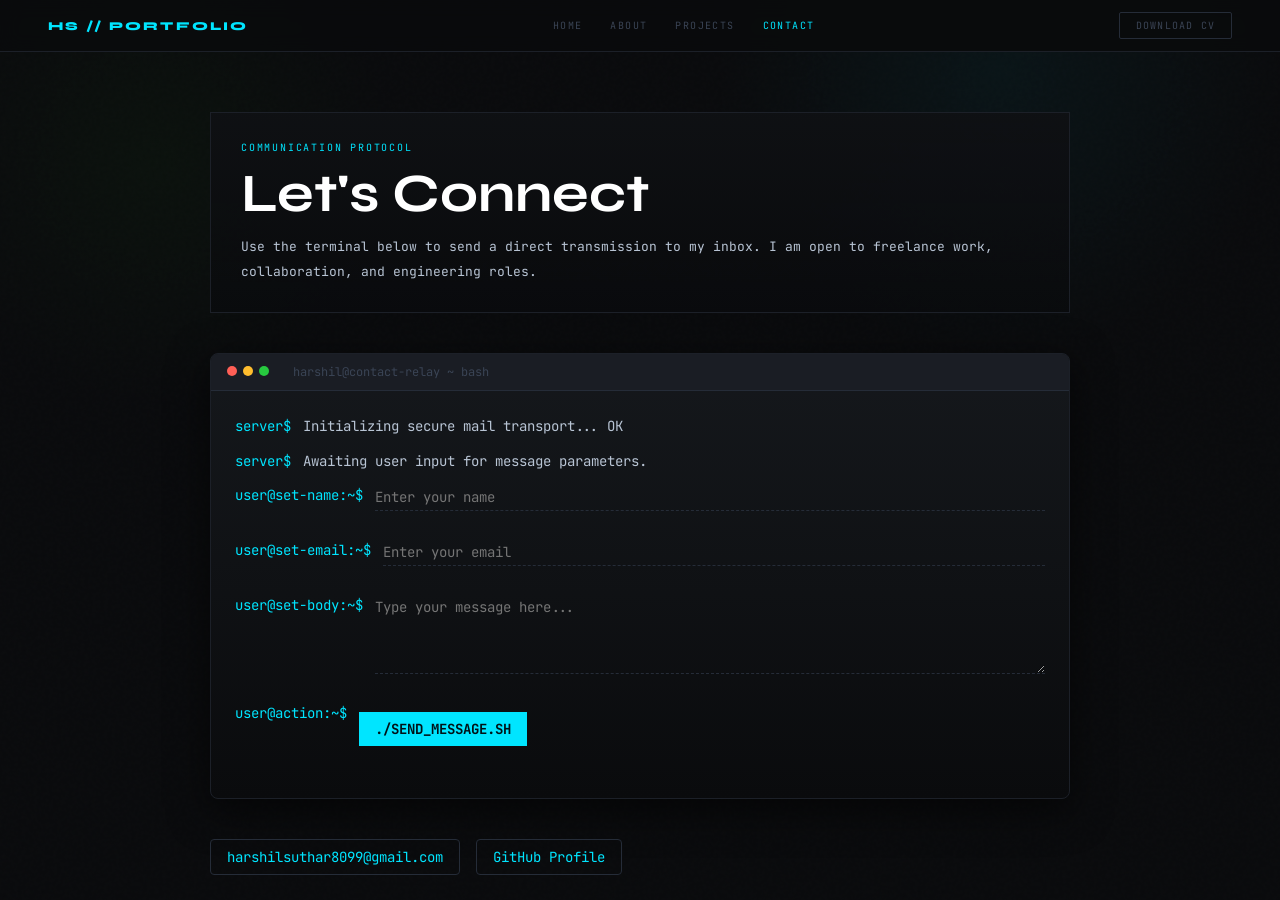
==== contact.html @ 1d2e0d0b "feat: add contact page with terminal-style form and update responsive navigation and layout styles." ====
<!DOCTYPE html>
<html lang="en">
<head>
  <meta charset="UTF-8">
  <meta name="viewport" content="width=device-width, initial-scale=1.0">
  <title>Contact | Harshil Suthar</title>
  <link rel="preconnect" href="https://fonts.googleapis.com">
  <link rel="preconnect" href="https://fonts.gstatic.com" crossorigin>
  <link href="https://fonts.googleapis.com/css2?family=JetBrains+Mono:wght@400;500;700&family=Syne:wght@700;800&display=swap" rel="stylesheet">
  <link rel="stylesheet" href="projects.css">
  <link rel="stylesheet" href="media.css">
  <style>
    .layout { max-width: 900px; margin: 40px auto; padding: 20px; }
    .hero { margin-bottom: 40px; }
    
    .contact-terminal {
      background: linear-gradient(180deg, #15181c, #0a0b0d);
      border: 1px solid var(--border);
      border-radius: 8px;
      overflow: hidden;
      box-shadow: 0 10px 40px rgba(0, 0, 0, 0.6);
      display: flex;
      flex-direction: column;
    }

    .t-head {
      background: #1a1d24;
      border-bottom: 1px solid var(--border2);
      padding: 10px 16px;
      display: flex;
      align-items: center;
      gap: 8px;
      font-size: 12px;
      color: var(--dim);
    }

    .t-dots span {
      display: inline-block;
      width: 10px; height: 10px;
      border-radius: 50%;
      background: #ff5f56;
      margin-right: 6px;
    }
    .t-dots span:nth-child(2) { background: #ffbd2e; }
    .t-dots span:nth-child(3) { background: #27c93f; margin-right: 16px; }

    .t-body {
      padding: 24px;
      flex-grow: 1;
      font-family: "JetBrains Mono", monospace;
      font-size: 14px;
      line-height: 1.6;
      color: var(--text);
    }

    .t-line {
      margin-bottom: 12px;
      display: flex;
      flex-wrap: wrap;
    }

    .t-prompt {
      color: var(--cyan);
      margin-right: 12px;
      white-space: nowrap;
    }

    .t-input-group {
      display: flex;
      flex-direction: column;
      flex-grow: 1;
      margin-bottom: 16px;
      min-width: 200px;
    }

    .t-input {
      background: transparent;
      border: none;
      border-bottom: 1px dashed var(--border2);
      color: #fff;
      font-family: "JetBrains Mono", monospace;
      font-size: 14px;
      padding: 4px 0;
      outline: none;
      width: 100%;
      transition: border-color 0.2s;
    }
    
    .t-input:focus {
      border-bottom-color: var(--cyan);
    }

    textarea.t-input {
      resize: vertical;
      min-height: 80px;
    }

    .t-btn {
      background: var(--cyan);
      color: #001217;
      border: none;
      padding: 8px 16px;
      font-family: "JetBrains Mono", monospace;
      font-weight: 700;
      font-size: 14px;
      cursor: pointer;
      text-transform: uppercase;
      margin-top: 10px;
      align-self: flex-start;
      transition: all 0.2s;
    }

    .t-btn:hover {
      filter: brightness(1.1);
      box-shadow: 0 0 15px rgba(0, 229, 255, 0.4);
    }
    
    .status-msg {
      margin-top: 16px;
      font-size: 12px;
    }
    .status-msg.success { color: var(--green); }
    .status-msg.error { color: #ff5f56; }
    
    .contact-links {
      margin-top: 40px;
      display: flex;
      gap: 16px;
      flex-wrap: wrap;
    }
    .contact-links a {
      color: var(--cyan);
      text-decoration: none;
      border: 1px solid var(--border2);
      padding: 8px 16px;
      border-radius: 4px;
      font-size: 14px;
      transition: all 0.2s;
    }
    .contact-links a:hover {
      border-color: var(--cyan);
      background: var(--cyan2);
    }
  </style>
</head>
<body>
  <nav class="site-nav">
    <div class="nav-logo">HS // Portfolio</div>
    <div class="nav-links">
      <a href="portfolio.html">Home</a>
      <a href="portfolio.html#about">About</a>
      <a href="projects.html">Projects</a>
      <a class="active" href="contact.html">Contact</a>
    </div>
    <button class="nav-dl" type="button">Download CV</button>
  </nav>

  <main class="layout">
    <section class="hero">
      <p class="kicker">Communication Protocol</p>
      <h1>Let's Connect</h1>
      <p class="sub">Use the terminal below to send a direct transmission to my inbox. I am open to freelance work, collaboration, and engineering roles.</p>
    </section>

    <div class="contact-terminal">
      <div class="t-head">
        <div class="t-dots"><span></span><span></span><span></span></div>
        <div>harshil@contact-relay ~ bash</div>
      </div>
      <div class="t-body">
        <div class="t-line">
          <span class="t-prompt">server$</span>
          <span>Initializing secure mail transport... OK</span>
        </div>
        <div class="t-line">
          <span class="t-prompt">server$</span>
          <span>Awaiting user input for message parameters.</span>
        </div>
        
        <!-- Replace YOUR_FORMSPREE_ID with your actual Formspree form ID -->
        <form id="terminal-form" action="https://formspree.io/f/YOUR_FORMSPREE_ID" method="POST">
          <div class="t-line">
            <span class="t-prompt">user@set-name:~$</span>
            <div class="t-input-group">
              <input class="t-input" type="text" name="name" placeholder="Enter your name" required autocomplete="off" spellcheck="false" />
            </div>
          </div>
          
          <div class="t-line">
            <span class="t-prompt">user@set-email:~$</span>
            <div class="t-input-group">
              <input class="t-input" type="email" name="_replyto" placeholder="Enter your email" required autocomplete="off" spellcheck="false" />
            </div>
          </div>
          
          <div class="t-line">
            <span class="t-prompt">user@set-body:~$</span>
            <div class="t-input-group">
              <textarea class="t-input" name="message" placeholder="Type your message here..." required spellcheck="false"></textarea>
            </div>
          </div>

          <div class="t-line">
            <span class="t-prompt">user@action:~$</span>
            <div style="display: flex; flex-direction: column;">
              <button class="t-btn" type="submit">./send_message.sh</button>
              <div id="form-status" class="status-msg"></div>
            </div>
          </div>
        </form>
      </div>
    </div>
    
    <div class="contact-links">
      <a href="mailto:harshilsuthar8099@gmail.com">harshilsuthar8099@gmail.com</a>
      <a href="https://github.com/harris8099" target="_blank" rel="noreferrer">GitHub Profile</a>
    </div>
  </main>

  <script>
    document.querySelector('.nav-dl')?.addEventListener('click', () => {
      const cvText = [
        'HARSHIL SUTHAR',
        'Electronics Engineer | Python Developer',
        '',
        'Focus Areas',
        '- PCB and hardware design',
        '- ESP32 and embedded systems',
        '- Python automation and data workflows',
        '- Flask and Django web applications',
        '',
        'Core Skills',
        '- Python, C, C++, JavaScript, HTML, CSS',
        '- ESP-IDF, FreeRTOS, KiCad, Pandas, NumPy',
        '- Git, Linux, MQTT, LoRaWAN',
        '',
        'Links',
        '- GitHub: https://github.com/harris8099',
        '- Portfolio: https://github.com/harris8099/Portfolio-2.0',
        '- Email: harshilsuthar8099@gmail.com',
      ].join('\n');

      const blob = new Blob([cvText], { type: 'text/plain;charset=utf-8' });
      const url = URL.createObjectURL(blob);
      const anchor = document.createElement('a');
      anchor.href = url;
      anchor.download = 'Harshil-Suthar-CV.txt';
      document.body.appendChild(anchor);
      anchor.click();
      anchor.remove();
      setTimeout(() => URL.revokeObjectURL(url), 1000);
    });

    const form = document.getElementById("terminal-form");
    const status = document.getElementById("form-status");

    form.addEventListener("submit", async (e) => {
      e.preventDefault();
      const data = new FormData(form);
      status.className = 'status-msg';
      status.textContent = '[sys] Transmitting packets...';
      
      try {
        const res = await fetch(form.action, {
          method: form.method,
          body: data,
          headers: { 'Accept': 'application/json' }
        });
        if (res.ok) {
          status.textContent = '[ok] Transmission successful. I will respond shortly.';
          status.classList.add('success');
          form.reset();
        } else {
          status.textContent = '[error] Transmission failed. Check your Formspree setup or network link.';
          status.classList.add('error');
        }
      } catch (err) {
        status.textContent = '[error] Protocol failure. Endpoint unreachable.';
        status.classList.add('error');
      }
    });
  </script>
</body>
</html>
---- projects.css ----
:root {
  --bg: #0a0b0d;
  --bg2: #0f1114;
  --bg3: #141619;
  --border: #1c2028;
  --border2: #252c38;
  --cyan: #00e5ff;
  --cyan2: rgba(0, 229, 255, 0.13);
  --green: #39ff14;
  --text: #b8c4d4;
  --dim: #3a4455;
  --white: #f2f7ff;
}

*,
*::before,
*::after {
  box-sizing: border-box;
}

html {
  scroll-behavior: smooth;
}

body {
  margin: 0;
  min-height: 100vh;
  background: var(--bg);
  color: var(--text);
  font-family: "JetBrains Mono", monospace;
  position: relative;
}

body::before {
  content: "";
  position: fixed;
  inset: 0;
  z-index: 0;
  pointer-events: none;
  background:
    radial-gradient(circle at 78% 8%, rgba(0, 229, 255, 0.08), transparent 22%),
    radial-gradient(circle at 12% 18%, rgba(57, 255, 20, 0.05), transparent 18%),
    url("data:image/svg+xml,%3Csvg viewBox='0 0 256 256' xmlns='http://www.w3.org/2000/svg'%3E%3Cfilter id='n'%3E%3CfeTurbulence type='fractalNoise' baseFrequency='.9' numOctaves='4' stitchTiles='stitch'/%3E%3C/filter%3E%3Crect width='100%25' height='100%25' filter='url(%23n)' opacity='.03'/%3E%3C/svg%3E");
  opacity: 0.55;
}

.site-nav {
  position: sticky;
  top: 0;
  z-index: 30;
  display: flex;
  align-items: center;
  justify-content: space-between;
  padding: 0 48px;
  height: 52px;
  background: rgba(10, 11, 13, 0.92);
  border-bottom: 1px solid var(--border);
  backdrop-filter: blur(10px);
}

.nav-logo {
  color: var(--cyan);
  font-family: "Syne", sans-serif;
  font-size: 12px;
  font-weight: 800;
  letter-spacing: 0.18em;
  text-transform: uppercase;
}

.nav-links {
  display: flex;
  gap: 28px;
}

.nav-links a {
  color: var(--dim);
  text-decoration: none;
  font-size: 10px;
  letter-spacing: 0.14em;
  text-transform: uppercase;
  transition: color 0.2s ease;
}

.nav-links a.active,
.nav-links a:hover {
  color: var(--cyan);
}

.nav-dl {
  font-size: 10px;
  letter-spacing: 0.12em;
  text-transform: uppercase;
  padding: 6px 16px;
  border: 1px solid var(--border2);
  color: var(--dim);
  background: none;
  cursor: pointer;
  border-radius: 2px;
  transition: all 0.2s ease;
  font-family: "JetBrains Mono", monospace;
}

.nav-dl:hover {
  border-color: var(--cyan);
  color: var(--cyan);
}

.layout {
  position: relative;
  z-index: 1;
  width: min(1180px, calc(100% - 68px));
  margin: 34px auto 54px;
  padding: 0;
}

.hero {
  padding: 28px 30px;
  border: 1px solid var(--border);
  background: linear-gradient(180deg, rgba(15, 17, 20, 0.96), rgba(10, 11, 13, 0.92));
}

.kicker {
  margin: 0 0 12px;
  color: var(--cyan);
  font-size: 10px;
  letter-spacing: 0.18em;
  text-transform: uppercase;
}

.hero h1 {
  margin: 0 0 14px;
  color: #fff;
  font-family: "Syne", sans-serif;
  font-size: clamp(30px, 5vw, 54px);
  line-height: 1.02;
}

.sub {
  margin: 0;
  max-width: 760px;
  color: var(--text);
  font-size: 13px;
  line-height: 1.9;
}

.controls {
  margin: 22px 0 20px;
  padding: 20px;
  border: 1px solid var(--border);
  background: rgba(15, 17, 20, 0.92);
  display: grid;
  gap: 14px;
}

#searchInput {
  width: 100%;
  padding: 12px 14px;
  border: 1px solid var(--border2);
  background: #090c10;
  color: var(--white);
  font-family: inherit;
  font-size: 12px;
  outline: none;
  transition: border-color 0.2s ease, box-shadow 0.2s ease;
}

#searchInput::placeholder {
  color: var(--dim);
}

#searchInput:focus {
  border-color: var(--cyan);
  box-shadow: 0 0 0 1px rgba(0, 229, 255, 0.15);
}

.filters {
  display: flex;
  flex-wrap: wrap;
  gap: 8px;
}

.filter-btn {
  padding: 8px 16px;
  border: 1px solid var(--border2);
  border-radius: 20px;
  background: #0a0b0d;
  color: var(--dim);
  font-family: inherit;
  font-size: 10px;
  letter-spacing: 0.1em;
  text-transform: uppercase;
  cursor: pointer;
  transition: all 0.3s cubic-bezier(0.4, 0, 0.2, 1);
}

.filter-btn:hover,
.filter-btn.active {
  border-color: var(--cyan);
  color: #fff;
  background: rgba(0, 229, 255, 0.15);
}

.grid {
  display: grid;
  grid-template-columns: repeat(2, minmax(0, 1fr));
  gap: 18px;
}

.featured-project,
.project-spotlight,
.project-sections {
  margin-top: 24px;
}

.featured-shell,
.project-spotlight {
  border: 1px solid var(--border);
  background: linear-gradient(180deg, rgba(15, 17, 20, 0.96), rgba(10, 11, 13, 0.92));
}

.featured-shell {
  display: grid;
  grid-template-columns: minmax(0, 1.1fr) minmax(280px, 0.9fr);
  gap: 18px;
  padding: 24px;
}

.featured-copy h2,
.domain-head h2,
.project-spotlight h2 {
  margin: 0 0 12px;
  color: var(--white);
  font-family: "Syne", sans-serif;
  font-size: clamp(24px, 4vw, 38px);
  line-height: 1.06;
}

.featured-copy p,
.spotlight-summary {
  margin: 0;
  color: var(--text);
  font-size: 13px;
  line-height: 1.9;
}

.featured-tags,
.spotlight-tags {
  margin-top: 18px;
}

.featured-actions,
.spotlight-actions {
  display: flex;
  flex-wrap: wrap;
  gap: 10px;
  margin-top: 18px;
}

.featured-actions a,
.spotlight-actions a,
.feature-btn,
.teaser-btn {
  padding: 9px 13px;
  border: 1px solid var(--border2);
  background: #0a0b0d;
  color: var(--text);
  text-decoration: none;
  font-family: inherit;
  font-size: 10px;
  letter-spacing: 0.1em;
  text-transform: uppercase;
  cursor: pointer;
  transition: all 0.2s ease;
}

.featured-actions a:hover,
.spotlight-actions a:hover,
.feature-btn:hover,
.teaser-btn:hover {
  border-color: var(--cyan);
  color: var(--cyan);
  background: var(--cyan2);
}

.featured-visual {
  min-height: 260px;
  border: 1px solid rgba(0, 229, 255, 0.14);
  background: #060a0e;
  overflow: hidden;
}

.featured-visual .teaser-image,
.featured-visual .teaser-terminal,
.featured-visual .teaser-board,
.featured-visual .teaser-generic,
.featured-visual .teaser-logic {
  height: 100%;
}

.project-spotlight {
  padding: 24px;
}

.spotlight-head {
  display: flex;
  justify-content: space-between;
  align-items: flex-start;
  gap: 16px;
  margin-bottom: 18px;
}

.spotlight-list {
  margin: 16px 0 0;
  padding-left: 18px;
  color: var(--text);
}

.domain-section + .domain-section {
  margin-top: 34px;
}

.domain-head {
  margin-bottom: 14px;
}

.teaser-grid {
  display: grid;
  grid-template-columns: repeat(2, minmax(0, 1fr));
  gap: 18px;
}

.project-teaser {
  display: grid;
  grid-template-columns: minmax(180px, 0.9fr) minmax(0, 1.1fr);
  border: 1px solid var(--border);
  background: linear-gradient(180deg, rgba(20, 22, 25, 0.96), rgba(10, 12, 15, 0.98));
  overflow: hidden;
  transition: transform 0.3s cubic-bezier(0.4, 0, 0.2, 1), border-color 0.3s ease, box-shadow 0.3s ease;
}

.project-teaser:hover,
.project-teaser.selected {
  border-color: rgba(0, 229, 255, 0.5);
  background: linear-gradient(180deg, rgba(25, 28, 32, 0.96), rgba(15, 17, 20, 0.98));
}

.teaser-visual {
  min-height: 220px;
  border-right: 1px solid rgba(255, 255, 255, 0.05);
  background: #071018;
  overflow: hidden;
}

.teaser-image {
  width: 100%;
  height: 100%;
  object-fit: cover;
  display: block;
}

.teaser-terminal,
.teaser-board,
.teaser-generic,
.teaser-logic {
  display: grid;
  place-items: center;
  padding: 18px;
}

.teaser-terminal {
  align-content: center;
  gap: 8px;
  background:
    radial-gradient(circle at center, rgba(0, 229, 255, 0.08), transparent 36%),
    linear-gradient(180deg, rgba(7, 10, 14, 0.98), rgba(4, 7, 10, 0.98));
}

.teaser-board,
.teaser-generic,
.teaser-logic {
  color: var(--cyan);
  font-size: 12px;
  letter-spacing: 0.16em;
  text-transform: uppercase;
  background:
    linear-gradient(rgba(0, 170, 255, 0.08) 1px, transparent 1px),
    linear-gradient(90deg, rgba(0, 170, 255, 0.08) 1px, transparent 1px),
    #071018;
  background-size: 28px 28px, 28px 28px, auto;
}

.teaser-board {
  gap: 8px;
}

.logic-pill {
  padding: 6px 10px;
  border: 1px solid var(--cyan);
  background: rgba(0, 229, 255, 0.08);
}

.teaser-body {
  padding: 18px;
}

.teaser-meta {
  color: var(--dim);
  font-size: 10px;
  letter-spacing: 0.1em;
  text-transform: uppercase;
  margin-bottom: 10px;
}

.teaser-body h3 {
  margin: 0 0 10px;
  color: var(--white);
  font-size: 18px;
  line-height: 1.4;
}

.teaser-body p {
  margin: 0;
  color: var(--text);
  font-size: 12px;
  line-height: 1.8;
}

.teaser-tags {
  margin-top: 14px;
}

.teaser-footer {
  display: flex;
  justify-content: space-between;
  gap: 12px;
  align-items: center;
  margin-top: 16px;
}

.teaser-hook {
  color: var(--cyan);
  font-size: 9px;
  letter-spacing: 0.14em;
  text-transform: uppercase;
}

.card {
  position: relative;
  border: 1px solid var(--border);
  background: linear-gradient(180deg, rgba(20, 22, 25, 0.96), rgba(10, 12, 15, 0.98));
  overflow: hidden;
  transition: transform 0.3s cubic-bezier(0.4, 0, 0.2, 1), border-color 0.3s ease, box-shadow 0.3s ease;
}

.card::before {
  content: "";
  position: absolute;
  inset: 0;
  pointer-events: none;
  background: linear-gradient(135deg, rgba(0, 229, 255, 0.08), transparent 40%);
  opacity: 0.8;
}

.card:hover {
  border-color: rgba(0, 229, 255, 0.5);
  background: linear-gradient(180deg, rgba(25, 28, 32, 0.96), rgba(15, 17, 20, 0.98));
}

.card-head,
.summary,
.tags,
.actions,
.details {
  position: relative;
  z-index: 1;
}

.card-head {
  padding: 18px 18px 12px;
  border-bottom: 1px solid rgba(255, 255, 255, 0.05);
}

.card h3 {
  margin: 0;
  color: #fff;
  font-size: 16px;
  line-height: 1.5;
}

.meta {
  margin-top: 8px;
  color: var(--dim);
  font-size: 10px;
  letter-spacing: 0.1em;
  text-transform: uppercase;
}

.summary {
  padding: 14px 18px 4px;
  color: var(--text);
  font-size: 12px;
  line-height: 1.8;
}

.tags {
  padding: 12px 18px;
  display: flex;
  flex-wrap: wrap;
  gap: 8px;
}

.tag {
  padding: 4px 10px;
  border: 1px solid var(--border2);
  background: #090c10;
  color: var(--dim);
  font-size: 9px;
  letter-spacing: 0.1em;
  text-transform: uppercase;
}

.tag:hover {
  border-color: var(--cyan);
  color: var(--cyan);
  background: var(--cyan2);
}

.actions {
  padding: 0 18px 18px;
  display: flex;
  flex-wrap: wrap;
  gap: 10px;
}

.actions a,
.actions button {
  padding: 8px 12px;
  border: 1px solid var(--border2);
  background: #0a0b0d;
  color: var(--text);
  text-decoration: none;
  font-family: inherit;
  font-size: 10px;
  letter-spacing: 0.1em;
  text-transform: uppercase;
  cursor: pointer;
  transition: all 0.2s ease;
}

.actions a:hover,
.actions button:hover {
  border-color: var(--cyan);
  color: var(--cyan);
  background: var(--cyan2);
}

.details {
  display: none;
  padding: 0 18px 18px;
  color: var(--text);
  font-size: 12px;
  line-height: 1.8;
}

.project-machine {
  margin-bottom: 16px;
  border: 1px solid rgba(255, 255, 255, 0.05);
  background: rgba(8, 13, 18, 0.82);
}

.machine-topline {
  display: grid;
  grid-template-columns: minmax(0, 1.4fr) minmax(240px, 1fr);
  gap: 16px;
  padding: 16px;
  border-bottom: 1px solid rgba(255, 255, 255, 0.05);
}

.machine-kicker {
  margin: 0 0 8px;
  color: var(--cyan);
  font-size: 9px;
  letter-spacing: 0.16em;
  text-transform: uppercase;
}

.project-machine h4 {
  margin: 0;
  color: var(--white);
  font-size: 14px;
  line-height: 1.6;
}

.machine-metrics {
  display: grid;
  gap: 8px;
}

.machine-metric {
  display: flex;
  justify-content: space-between;
  gap: 12px;
  padding-top: 8px;
  border-top: 1px solid rgba(255, 255, 255, 0.05);
  font-size: 10px;
  letter-spacing: 0.04em;
}

.machine-metric:first-child {
  border-top: none;
  padding-top: 0;
}

.machine-metric span {
  color: var(--dim);
  text-transform: uppercase;
}

.machine-metric strong {
  color: var(--text);
  font-weight: 500;
  text-align: right;
}

.machine-tabs,
.terminal-tabs,
.pcb-tabs,
.browser-tabs,
.logic-tabs {
  display: flex;
  flex-wrap: wrap;
  gap: 8px;
  padding: 14px 16px 0;
}

.project-media {
  padding: 0 16px 16px;
}

.media-stage {
  min-height: 260px;
  margin-bottom: 10px;
  border: 1px solid rgba(0, 229, 255, 0.14);
  background: #060a0e;
  display: flex;
  align-items: center;
  justify-content: center;
  overflow: hidden;
}

.media-stage-image {
  width: 100%;
  height: 100%;
  object-fit: contain;
  display: block;
}

.media-gallery {
  display: grid;
  grid-template-columns: repeat(2, minmax(0, 1fr));
  gap: 8px;
  margin-bottom: 10px;
}

.media-thumb {
  padding: 0;
  border: 1px solid var(--border2);
  background: #0a0b0d;
  cursor: pointer;
  overflow: hidden;
  transition: border-color 0.2s ease, transform 0.2s ease;
}

.media-thumb:hover,
.media-thumb.active {
  border-color: var(--cyan);
  transform: translateY(-2px);
}

.media-thumb img {
  width: 100%;
  height: 96px;
  object-fit: cover;
  display: block;
}

.media-video-list {
  display: grid;
  gap: 10px;
}

.media-video-card {
  padding: 10px;
  border: 1px solid rgba(255, 255, 255, 0.05);
  background: rgba(8, 13, 18, 0.88);
}

.media-label {
  margin-bottom: 8px;
  color: var(--cyan);
  font-size: 9px;
  letter-spacing: 0.14em;
  text-transform: uppercase;
}

.media-video,
.media-preview {
  width: 100%;
  display: block;
  border: 1px solid rgba(255, 255, 255, 0.05);
  background: #05080c;
}

.media-video {
  max-height: 360px;
}

.machine-tab,
.terminal-tab,
.pcb-tab,
.browser-tab,
.logic-tab {
  padding: 7px 11px;
  border: 1px solid var(--border2);
  background: #0a0b0d;
  color: var(--dim);
  font-family: inherit;
  font-size: 10px;
  letter-spacing: 0.1em;
  text-transform: uppercase;
  cursor: pointer;
  transition: all 0.2s ease;
}

.machine-tab.active,
.machine-tab:hover,
.terminal-tab.active,
.terminal-tab:hover,
.pcb-tab.active,
.pcb-tab:hover,
.browser-tab.active,
.browser-tab:hover,
.logic-tab.active,
.logic-tab:hover {
  color: var(--cyan);
  border-color: var(--cyan);
  background: var(--cyan2);
}

.machine-panels {
  padding: 14px 16px 16px;
}

.machine-panel {
  display: none;
}

.machine-panel.active {
  display: block;
}

.machine-board {
  padding: 16px;
  border: 1px solid rgba(0, 229, 255, 0.14);
  background:
    linear-gradient(180deg, rgba(9, 14, 20, 0.96), rgba(7, 10, 14, 0.95));
}

.machine-stage {
  margin-bottom: 14px;
  color: var(--cyan);
  font-size: 10px;
  letter-spacing: 0.16em;
  text-transform: uppercase;
}

.machine-diagram {
  position: relative;
  min-height: 170px;
  margin-bottom: 14px;
  border: 1px solid rgba(255, 255, 255, 0.05);
  background:
    radial-gradient(circle at center, rgba(0, 229, 255, 0.08), transparent 36%),
    linear-gradient(rgba(0, 170, 255, 0.08) 1px, transparent 1px),
    linear-gradient(90deg, rgba(0, 170, 255, 0.08) 1px, transparent 1px),
    #071018;
  background-size: auto, 32px 32px, 32px 32px, auto;
}

.machine-diagram::before,
.machine-diagram::after {
  content: "";
  position: absolute;
  inset: 50% auto auto 16%;
  width: 66%;
  height: 1px;
  background: linear-gradient(90deg, rgba(0, 229, 255, 0.12), rgba(0, 229, 255, 0.45), rgba(0, 229, 255, 0.12));
}

.machine-diagram::after {
  inset: 26% auto auto 38%;
  width: 1px;
  height: 48%;
  background: linear-gradient(180deg, rgba(0, 229, 255, 0.12), rgba(0, 229, 255, 0.45), rgba(0, 229, 255, 0.12));
}

.machine-node {
  position: absolute;
  padding: 7px 10px;
  border: 1px solid var(--border2);
  background: rgba(10, 11, 13, 0.94);
  color: var(--text);
  font-size: 10px;
  letter-spacing: 0.08em;
  text-transform: uppercase;
}

/* Animation Utilities */
@keyframes fadeInUp {
  from {
    opacity: 0;
    transform: translateY(20px);
  }
  to {
    opacity: 1;
    transform: translateY(0);
  }
}

.animate-in {
  animation: fadeInUp 0.5s cubic-bezier(0.16, 1, 0.3, 1) forwards;
  opacity: 0;
}

.project-spotlight.fade-transition {
  transition: opacity 0.4s ease, transform 0.4s ease;
}

.project-spotlight.fade-hidden {
  opacity: 0;
  transform: translateY(10px);
}

.project-spotlight.fade-visible {
  opacity: 1;
  transform: translateY(0);
}

.machine-node.live {
  color: var(--cyan);
  border-color: var(--cyan);
  box-shadow: 0 0 18px rgba(0, 229, 255, 0.18);
  background: rgba(0, 229, 255, 0.08);
}

.node-feed {
  top: 18px;
  left: 16px;
}

.node-hand {
  top: 62px;
  left: 38%;
  transform: translateX(-50%);
}

.node-path {
  right: 16px;
  top: 62px;
}

.node-reset {
  bottom: 18px;
  left: 38%;
  transform: translateX(-50%);
}

.machine-copy {
  color: var(--text);
  font-size: 12px;
  line-height: 1.8;
}

.machine-parts {
  display: flex;
  flex-wrap: wrap;
  gap: 8px;
  margin-top: 12px;
}

.machine-chip {
  padding: 5px 10px;
  border: 1px solid var(--border2);
  background: #0a0b0d;
  color: var(--dim);
  font-size: 9px;
  letter-spacing: 0.1em;
  text-transform: uppercase;
}

.terminal-shell .machine-topline,
.pcb-shell .machine-topline {
  border-bottom: 1px solid rgba(255, 255, 255, 0.05);
}

.terminal-tabs,
.pcb-tabs,
.browser-tabs,
.logic-tabs {
  display: flex;
  flex-wrap: wrap;
  gap: 8px;
  padding: 14px 16px 0;
}

.terminal-tab,
.pcb-tab,
.browser-tab,
.logic-tab {
  padding: 7px 11px;
  border: 1px solid var(--border2);
  background: #0a0b0d;
  color: var(--dim);
  font-family: inherit;
  font-size: 10px;
  letter-spacing: 0.1em;
  text-transform: uppercase;
  cursor: pointer;
  transition: all 0.2s ease;
}

.terminal-tab:hover,
.terminal-tab.active,
.pcb-tab:hover,
.pcb-tab.active,
.browser-tab:hover,
.browser-tab.active,
.logic-tab:hover,
.logic-tab.active {
  color: var(--cyan);
  border-color: var(--cyan);
  background: var(--cyan2);
}

.terminal-body,
.pcb-body,
.browser-body,
.logic-body {
  padding: 14px 16px 16px;
}

.terminal-panel,
.pcb-panel,
.browser-panel,
.logic-panel {
  display: none;
}

.terminal-panel.active,
.pcb-panel.active,
.browser-panel.active,
.logic-panel.active {
  display: block;
}

.terminal-body {
  background: rgba(7, 10, 14, 0.65);
}

.terminal-panel {
  padding: 16px;
  border: 1px solid rgba(0, 229, 255, 0.12);
  background: #06090d;
}

.terminal-line {
  color: var(--text);
  font-size: 12px;
  line-height: 1.9;
}

.terminal-line.prompt {
  color: var(--green);
  margin-bottom: 8px;
}

.pcb-panel {
  display: none;
}

.pcb-panel.active {
  display: grid;
  grid-template-columns: minmax(240px, 1fr) minmax(0, 1.1fr);
  gap: 16px;
}

.pcb-canvas {
  position: relative;
  min-height: 220px;
  border: 1px solid rgba(0, 229, 255, 0.14);
  background:
    radial-gradient(circle at center, rgba(0, 229, 255, 0.06), transparent 42%),
    linear-gradient(rgba(0, 170, 255, 0.07) 1px, transparent 1px),
    linear-gradient(90deg, rgba(0, 170, 255, 0.07) 1px, transparent 1px),
    #071018;
  background-size: auto, 28px 28px, 28px 28px, auto;
}

.pcb-block {
  position: absolute;
  padding: 8px 10px;
  border: 1px solid var(--border2);
  background: rgba(10, 11, 13, 0.94);
  color: var(--text);
  font-size: 10px;
  letter-spacing: 0.08em;
  text-transform: uppercase;
}

.block-power { top: 18px; left: 18px; }
.block-mcu { top: 88px; left: 50%; transform: translateX(-50%); }
.block-io { right: 18px; bottom: 18px; }

.pcb-trace {
  position: absolute;
  background: linear-gradient(90deg, rgba(0, 229, 255, 0.12), rgba(0, 229, 255, 0.45), rgba(0, 229, 255, 0.12));
}

.trace-a {
  left: 74px;
  top: 31px;
  width: 120px;
  height: 1px;
}

.trace-b {
  right: 92px;
  bottom: 34px;
  width: 118px;
  height: 1px;
}

.zone-power .block-power,
.zone-signal .block-io,
.zone-placement .block-mcu {
  color: var(--cyan);
  border-color: var(--cyan);
  box-shadow: 0 0 18px rgba(0, 229, 255, 0.18);
  background: rgba(0, 229, 255, 0.08);
}

.pcb-copy {
  padding: 16px;
  border: 1px solid rgba(255, 255, 255, 0.05);
  background: rgba(7, 10, 14, 0.6);
}

.pcb-title {
  color: var(--cyan);
  font-size: 10px;
  letter-spacing: 0.16em;
  text-transform: uppercase;
  margin-bottom: 10px;
}

.pcb-copy p {
  margin: 0;
  color: var(--text);
  font-size: 12px;
  line-height: 1.8;
}

.browser-panel.active {
  display: grid;
  grid-template-columns: minmax(280px, 1.2fr) minmax(0, 1fr);
  gap: 16px;
}

.browser-window {
  border: 1px solid rgba(0, 229, 255, 0.12);
  background: #06090d;
  overflow: hidden;
}

.browser-chrome {
  display: flex;
  gap: 8px;
  align-items: center;
  height: 32px;
  padding: 0 12px;
  border-bottom: 1px solid rgba(255, 255, 255, 0.05);
  background: rgba(12, 15, 20, 0.96);
}

.browser-chrome span {
  width: 10px;
  height: 10px;
  border-radius: 50%;
  background: rgba(0, 229, 255, 0.25);
}

.browser-image {
  display: block;
  width: 100%;
  min-height: 260px;
  max-height: 340px;
  object-fit: cover;
}

.browser-copy {
  padding: 16px;
  border: 1px solid rgba(255, 255, 255, 0.05);
  background: rgba(7, 10, 14, 0.6);
}

.browser-copy p {
  margin: 0;
  color: var(--text);
  font-size: 12px;
  line-height: 1.8;
}

.logic-panel.active {
  display: grid;
  grid-template-columns: minmax(240px, 1fr) minmax(0, 1fr);
  gap: 16px;
}

.logic-display {
  position: relative;
  min-height: 220px;
  border: 1px solid rgba(0, 229, 255, 0.14);
  background:
    radial-gradient(circle at center, rgba(0, 229, 255, 0.08), transparent 38%),
    linear-gradient(rgba(0, 170, 255, 0.07) 1px, transparent 1px),
    linear-gradient(90deg, rgba(0, 170, 255, 0.07) 1px, transparent 1px),
    #071018;
  background-size: auto, 28px 28px, 28px 28px, auto;
}

.logic-node,
.logic-gate {
  position: absolute;
  padding: 8px 10px;
  border: 1px solid var(--border2);
  background: rgba(10, 11, 13, 0.94);
  color: var(--text);
  font-size: 10px;
  letter-spacing: 0.08em;
  text-transform: uppercase;
}

.input-node {
  left: 16px;
  top: 50%;
  transform: translateY(-50%);
}

.logic-gate {
  left: 50%;
  top: 50%;
  transform: translate(-50%, -50%);
  color: var(--cyan);
  border-color: var(--cyan);
  box-shadow: 0 0 18px rgba(0, 229, 255, 0.18);
  background: rgba(0, 229, 255, 0.08);
}

.output-node {
  right: 16px;
  top: 50%;
  transform: translateY(-50%);
}

.details ul {
  margin: 0;
  padding-left: 18px;
}

.card.open .details {
  display: block;
}

.empty {
  margin-top: 18px;
  padding: 16px 18px;
  border: 1px solid var(--border);
  background: rgba(15, 17, 20, 0.94);
  color: var(--dim);
}

.hidden {
  display: none;
}

@media (max-width: 700px) {
  .site-nav {
    padding: 0 18px;
  }

  .nav-links {
    gap: 16px;
  }

  .nav-dl {
    display: none;
  }

  .layout {
    width: calc(100% - 36px);
    margin: 24px auto 40px;
  }

  .hero,
  .controls {
    padding: 18px;
  }

  .machine-topline {
    grid-template-columns: 1fr;
  }

  .media-gallery {
    grid-template-columns: 1fr 1fr;
  }

  .featured-shell,
  .project-teaser,
  .teaser-grid,
  .spotlight-head {
    grid-template-columns: 1fr;
    display: grid;
  }

  .featured-shell,
  .project-teaser {
    gap: 0;
  }

  .teaser-footer,
  .featured-actions,
  .spotlight-actions {
    flex-direction: column;
    align-items: flex-start;
  }

  .pcb-panel.active {
    grid-template-columns: 1fr;
  }

  .browser-panel.active,
  .logic-panel.active {
    grid-template-columns: 1fr;
  }

  .grid {
    grid-template-columns: 1fr;
  }
}

/* ==================================
   MOBILE RESPONSIVENESS
================================== */
@media (max-width: 900px) {
  .grid,
  .teaser-grid,
  .featured-shell {
    grid-template-columns: 1fr;
  }
  
  .layout {
    width: 100%;
    margin-top: 0;
    padding: 20px;
  }
  
  .site-nav {
    padding: 12px 20px;
    height: auto;
    flex-wrap: wrap;
    gap: 12px;
  }
  
  .nav-links {
    order: 3;
    width: 100%;
    justify-content: center;
    gap: 16px;
  }
  
  .project-teaser {
    grid-template-columns: 1fr;
  }
  
  .teaser-visual {
    min-height: 180px;
    border-right: none;
    border-bottom: 1px solid rgba(255, 255, 255, 0.05);
  }
  
  .machine-topline {
    grid-template-columns: 1fr;
    gap: 12px;
  }
  
  .machine-metrics {
    margin-top: 10px;
  }
  
  .machine-tabs,
  .terminal-tabs,
  .pcb-tabs,
  .browser-tabs,
  .logic-tabs {
    flex-wrap: nowrap;
    overflow-x: auto;
    padding-bottom: 8px;
    -ms-overflow-style: none;
    scrollbar-width: none;
  }
  
  .machine-tabs::-webkit-scrollbar,
  .terminal-tabs::-webkit-scrollbar,
  .pcb-tabs::-webkit-scrollbar,
  .browser-tabs::-webkit-scrollbar,
  .logic-tabs::-webkit-scrollbar {
    display: none;
  }
  
  .machine-tab,
  .terminal-tab,
  .pcb-tab,
  .browser-tab,
  .logic-tab {
    flex-shrink: 0;
  }
  
  .media-gallery {
    grid-template-columns: 1fr;
  }
  
  .hero {
    padding: 20px;
  }
  
  .hero h1 {
    font-size: 32px;
  }
}

@media (max-width: 600px) {
  .nav-dl {
    padding: 4px 10px;
    font-size: 9px;
  }
  
  .hero h1 {
    font-size: 26px;
  }
  
  .spotlight-head {
    flex-direction: column;
  }
  
  .featured-actions a,
  .spotlight-actions a,
  .feature-btn,
  .teaser-btn {
    width: 100%;
    text-align: center;
  }
}

/* ==================================
   PROJECT MODAL OVERLAY
================================== */
.project-spotlight {
  position: fixed;
  inset: 0;
  z-index: 1000;
  background: rgba(0, 0, 0, 0.85) !important;
  backdrop-filter: blur(8px);
  display: flex;
  align-items: center;
  justify-content: center;
  padding: 20px !important;
  margin-top: 0 !important;
  border: none !important;
}

.project-spotlight.hidden {
  display: none !important;
}

.project-spotlight .spotlight-content {
  width: min(1000px, 100%);
  max-height: 90vh;
  overflow-y: auto;
  border: 1px solid var(--cyan);
  background: linear-gradient(180deg, rgba(15, 17, 20, 0.98), rgba(10, 11, 13, 0.98));
  padding: 32px;
  position: relative;
  box-shadow: 0 10px 50px rgba(0, 0, 0, 0.8), 0 0 20px rgba(0, 229, 255, 0.15);
}

.project-spotlight .spotlight-content::-webkit-scrollbar {
  width: 6px;
}
.project-spotlight .spotlight-content::-webkit-scrollbar-thumb {
  background: var(--border2);
  border-radius: 3px;
}

.btn-close-modal {
  position: absolute;
  top: 16px;
  right: 16px;
  width: 32px;
  height: 32px;
  border: 1px solid var(--border2);
  background: #0a0b0d;
  color: var(--text);
  font-size: 16px;
  display: grid;
  place-items: center;
  cursor: pointer;
  z-index: 10;
  transition: all 0.2s;
}

.btn-close-modal:hover {
  border-color: var(--cyan);
  color: var(--cyan);
  background: var(--cyan2);
}
---- media.css ----
@media (max-width:900px){
  #stage{grid-template-columns:1fr;}
  #left-panel{
    border-right:none;
    border-bottom:1px solid var(--border);
    padding:24px 20px;
  }
  #right-panel{min-height:52vh;}
  #pcb-wrap{max-width:620px;width:min(90%,620px);}
  #usb-cable{width:min(64vw,360px);left:-60%;}
  #pcb-wrap:hover #usb-cable{left:-46%;}
  #pcb-wrap.connected #usb-cable{left:-46%;}
  nav{
    padding:12px 18px;
    height: auto;
    flex-wrap: wrap;
    gap: 12px;
  }
  .nav-links{
    order: 3;
    width: 100%;
    justify-content: center;
    gap: 16px;
  }
}
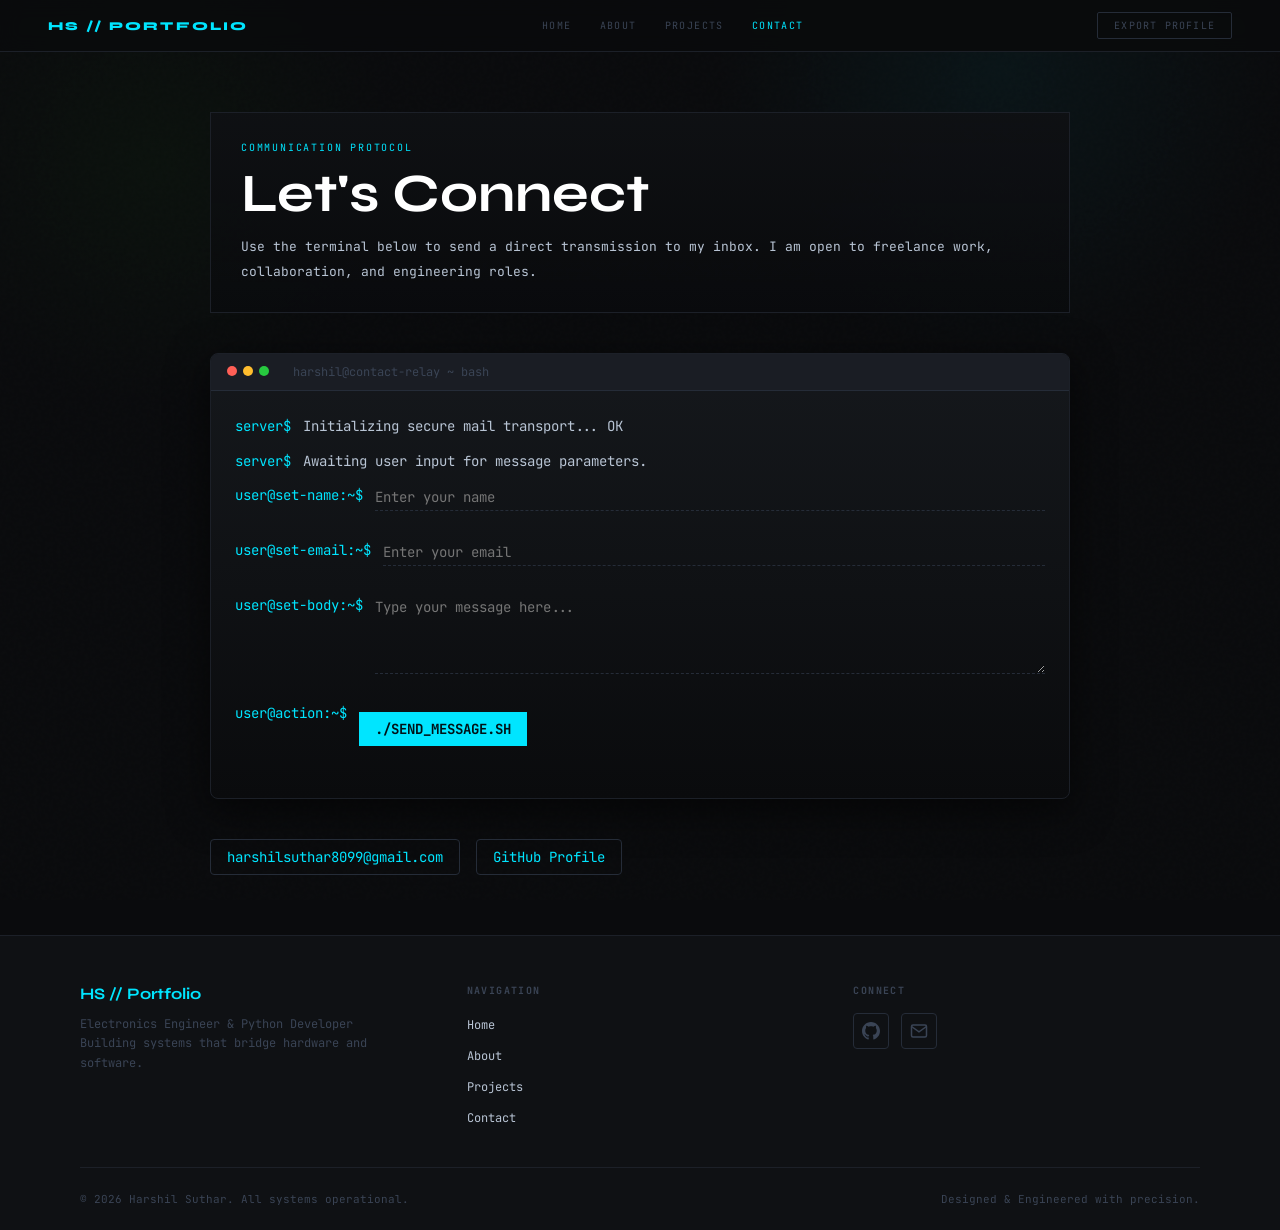
==== commit bfe49fdf: "feat: add site footer, scroll indicators, and Apple-style laptop showcase with page fade-in animatio" ====
--- a/contact.html
+++ b/contact.html
@@ -152,7 +152,7 @@
       <a href="projects.html">Projects</a>
       <a class="active" href="contact.html">Contact</a>
     </div>
-    <button class="nav-dl" type="button">Download CV</button>
+    <button class="nav-dl" type="button">Export Profile</button>
   </nav>
 
   <main class="layout">
@@ -177,7 +177,8 @@
           <span>Awaiting user input for message parameters.</span>
         </div>
         
-        <!-- Replace YOUR_FORMSPREE_ID with your actual Formspree form ID -->
+        <!-- FORMSPREE CONFIGURATION: Replace YOUR_FORMSPREE_ID with your actual Formspree form ID from https://formspree.io -->
+        <!-- Example: https://formspree.io/f/xnqkvpzy -->
         <form id="terminal-form" action="https://formspree.io/f/YOUR_FORMSPREE_ID" method="POST">
           <div class="t-line">
             <span class="t-prompt">user@set-name:~$</span>
@@ -216,6 +217,40 @@
       <a href="https://github.com/harris8099" target="_blank" rel="noreferrer">GitHub Profile</a>
     </div>
   </main>
+
+  <!-- FOOTER -->
+  <footer class="site-footer" style="margin-top: 0;">
+    <div class="footer-content">
+      <div class="footer-brand">
+        <h3>HS // Portfolio</h3>
+        <p>Electronics Engineer & Python Developer<br>Building systems that bridge hardware and software.</p>
+      </div>
+      <div class="footer-links">
+        <h4>Navigation</h4>
+        <ul>
+          <li><a href="portfolio.html">Home</a></li>
+          <li><a href="portfolio.html#about">About</a></li>
+          <li><a href="projects.html">Projects</a></li>
+          <li><a href="contact.html">Contact</a></li>
+        </ul>
+      </div>
+      <div class="footer-social">
+        <h4>Connect</h4>
+        <div class="social-links">
+          <a href="https://github.com/harris8099" target="_blank" rel="noreferrer" aria-label="GitHub">
+            <svg width="18" height="18" viewBox="0 0 24 24" fill="currentColor"><path d="M12 0c-6.626 0-12 5.373-12 12 0 5.302 3.438 9.8 8.207 11.387.599.111.793-.261.793-.577v-2.234c-3.338.726-4.033-1.416-4.033-1.416-.546-1.387-1.333-1.756-1.333-1.756-1.089-.745.083-.729.083-.729 1.205.084 1.839 1.237 1.839 1.237 1.07 1.834 2.807 1.304 3.492.997.107-.775.418-1.305.762-1.604-2.665-.305-5.467-1.334-5.467-5.931 0-1.311.469-2.381 1.236-3.221-.124-.303-.535-1.524.117-3.176 0 0 1.008-.322 3.301 1.23.957-.266 1.983-.399 3.003-.404 1.02.005 2.047.138 3.006.404 2.291-1.552 3.297-1.23 3.297-1.23.653 1.653.242 2.874.118 3.176.77.84 1.235 1.911 1.235 3.221 0 4.609-2.807 5.624-5.479 5.921.43.372.823 1.102.823 2.222v3.293c0 .319.192.694.801.576 4.765-1.589 8.199-6.086 8.199-11.386 0-6.627-5.373-12-12-12z"/></svg>
+          </a>
+          <a href="mailto:harshilsuthar8099@gmail.com" aria-label="Email">
+            <svg width="18" height="18" viewBox="0 0 24 24" fill="none" stroke="currentColor" stroke-width="2"><path d="M4 4h16c1.1 0 2 .9 2 2v12c0 1.1-.9 2-2 2H4c-1.1 0-2-.9-2-2V6c0-1.1.9-2 2-2z"/><polyline points="22,6 12,13 2,6"/></svg>
+          </a>
+        </div>
+      </div>
+    </div>
+    <div class="footer-bottom">
+      <span>&copy; 2026 Harshil Suthar. All systems operational.</span>
+      <span>Designed & Engineered with precision.</span>
+    </div>
+  </footer>
 
   <script>
     document.querySelector('.nav-dl')?.addEventListener('click', () => {
--- a/projects.css
+++ b/projects.css
@@ -29,6 +29,16 @@
   color: var(--text);
   font-family: "JetBrains Mono", monospace;
   position: relative;
+  animation: pageFadeIn 0.5s ease-out;
+}
+
+body.modal-open {
+  overflow: hidden;
+}
+
+@keyframes pageFadeIn {
+  from { opacity: 0; transform: translateY(10px); }
+  to { opacity: 1; transform: translateY(0); }
 }
 
 body::before {
@@ -220,9 +230,9 @@
 
 .featured-shell {
   display: grid;
-  grid-template-columns: minmax(0, 1.1fr) minmax(280px, 0.9fr);
-  gap: 18px;
-  padding: 24px;
+  grid-template-columns: minmax(0, 1.05fr) minmax(280px, 0.95fr);
+  gap: 16px;
+  padding: 20px;
 }
 
 .featured-copy h2,
@@ -239,8 +249,8 @@
 .spotlight-summary {
   margin: 0;
   color: var(--text);
-  font-size: 13px;
-  line-height: 1.9;
+  font-size: 12px;
+  line-height: 1.75;
 }
 
 .featured-tags,
@@ -283,7 +293,7 @@
 }
 
 .featured-visual {
-  min-height: 260px;
+  min-height: 220px;
   border: 1px solid rgba(0, 229, 255, 0.14);
   background: #060a0e;
   overflow: hidden;
@@ -316,7 +326,7 @@
 }
 
 .domain-section + .domain-section {
-  margin-top: 34px;
+  margin-top: 26px;
 }
 
 .domain-head {
@@ -325,13 +335,13 @@
 
 .teaser-grid {
   display: grid;
-  grid-template-columns: repeat(2, minmax(0, 1fr));
-  gap: 18px;
+  grid-template-columns: repeat(3, minmax(0, 1fr));
+  gap: 16px;
 }
 
 .project-teaser {
   display: grid;
-  grid-template-columns: minmax(180px, 0.9fr) minmax(0, 1.1fr);
+  grid-template-columns: 1fr;
   border: 1px solid var(--border);
   background: linear-gradient(180deg, rgba(20, 22, 25, 0.96), rgba(10, 12, 15, 0.98));
   overflow: hidden;
@@ -345,8 +355,9 @@
 }
 
 .teaser-visual {
-  min-height: 220px;
-  border-right: 1px solid rgba(255, 255, 255, 0.05);
+  min-height: 158px;
+  border-right: none;
+  border-bottom: 1px solid rgba(255, 255, 255, 0.05);
   background: #071018;
   overflow: hidden;
 }
@@ -400,7 +411,10 @@
 }
 
 .teaser-body {
-  padding: 18px;
+  padding: 16px;
+  display: flex;
+  flex-direction: column;
+  min-height: 0;
 }
 
 .teaser-meta {
@@ -409,6 +423,18 @@
   letter-spacing: 0.1em;
   text-transform: uppercase;
   margin-bottom: 10px;
+  display: flex;
+  justify-content: space-between;
+  gap: 12px;
+  align-items: flex-start;
+  flex-wrap: wrap;
+}
+
+.teaser-stats {
+  color: var(--cyan);
+  letter-spacing: 0.04em;
+  text-transform: none;
+  white-space: nowrap;
 }
 
 .teaser-body h3 {
@@ -422,7 +448,11 @@
   margin: 0;
   color: var(--text);
   font-size: 12px;
-  line-height: 1.8;
+  line-height: 1.7;
+  display: -webkit-box;
+  -webkit-box-orient: vertical;
+  -webkit-line-clamp: 3;
+  overflow: hidden;
 }
 
 .teaser-tags {
@@ -434,7 +464,14 @@
   justify-content: space-between;
   gap: 12px;
   align-items: center;
-  margin-top: 16px;
+  margin-top: auto;
+  padding-top: 14px;
+  flex-wrap: wrap;
+}
+
+.teaser-footer .teaser-btn {
+  width: 100%;
+  text-align: center;
 }
 
 .teaser-hook {
@@ -1348,6 +1385,16 @@
   }
 }
 
+@media (max-width: 1180px) and (min-width: 901px) {
+  .teaser-grid {
+    grid-template-columns: repeat(2, minmax(0, 1fr));
+  }
+
+  .featured-shell {
+    grid-template-columns: 1fr;
+  }
+}
+
 @media (max-width: 600px) {
   .nav-dl {
     padding: 4px 10px;
@@ -1360,6 +1407,11 @@
   
   .spotlight-head {
     flex-direction: column;
+  }
+
+  .teaser-meta {
+    flex-direction: column;
+    align-items: flex-start;
   }
   
   .featured-actions a,
@@ -1433,3 +1485,124 @@
   color: var(--cyan);
   background: var(--cyan2);
 }
+
+/* ==================================
+   FOOTER STYLES
+================================== */
+.site-footer {
+  position: relative;
+  z-index: 1;
+  border-top: 1px solid var(--border);
+  background: var(--bg2);
+  padding: 48px 0 24px;
+  margin-top: 40px;
+}
+
+.footer-content {
+  width: min(1120px, calc(100vw - 48px));
+  margin: 0 auto;
+  display: grid;
+  grid-template-columns: repeat(3, 1fr);
+  gap: 40px;
+}
+
+.footer-brand h3 {
+  font-family: 'Syne', sans-serif;
+  font-size: 16px;
+  color: var(--cyan);
+  margin: 0 0 8px;
+}
+
+.footer-brand p {
+  font-size: 12px;
+  color: var(--dim);
+  line-height: 1.6;
+}
+
+.footer-links h4,
+.footer-social h4 {
+  font-size: 10px;
+  letter-spacing: 0.14em;
+  text-transform: uppercase;
+  color: var(--dim);
+  margin: 0 0 16px;
+}
+
+.footer-links ul {
+  list-style: none;
+  margin: 0;
+  padding: 0;
+  display: flex;
+  flex-direction: column;
+  gap: 10px;
+}
+
+.footer-links a {
+  color: var(--text);
+  text-decoration: none;
+  font-size: 12px;
+  transition: color 0.2s;
+}
+
+.footer-links a:hover {
+  color: var(--cyan);
+}
+
+.footer-social {
+  display: flex;
+  flex-direction: column;
+}
+
+.social-links {
+  display: flex;
+  gap: 12px;
+}
+
+.social-links a {
+  width: 36px;
+  height: 36px;
+  border: 1px solid var(--border2);
+  border-radius: 4px;
+  display: flex;
+  align-items: center;
+  justify-content: center;
+  color: var(--dim);
+  text-decoration: none;
+  transition: all 0.2s;
+}
+
+.social-links a:hover {
+  border-color: var(--cyan);
+  color: var(--cyan);
+  background: var(--cyan2);
+}
+
+.footer-bottom {
+  width: min(1120px, calc(100vw - 48px));
+  margin: 40px auto 0;
+  padding-top: 24px;
+  border-top: 1px solid var(--border);
+  display: flex;
+  justify-content: space-between;
+  align-items: center;
+  font-size: 11px;
+  color: var(--dim);
+}
+
+@media (max-width: 900px) {
+  .footer-content {
+    grid-template-columns: 1fr;
+    gap: 32px;
+    text-align: center;
+  }
+  
+  .social-links {
+    justify-content: center;
+  }
+  
+  .footer-bottom {
+    flex-direction: column;
+    gap: 12px;
+    text-align: center;
+  }
+}
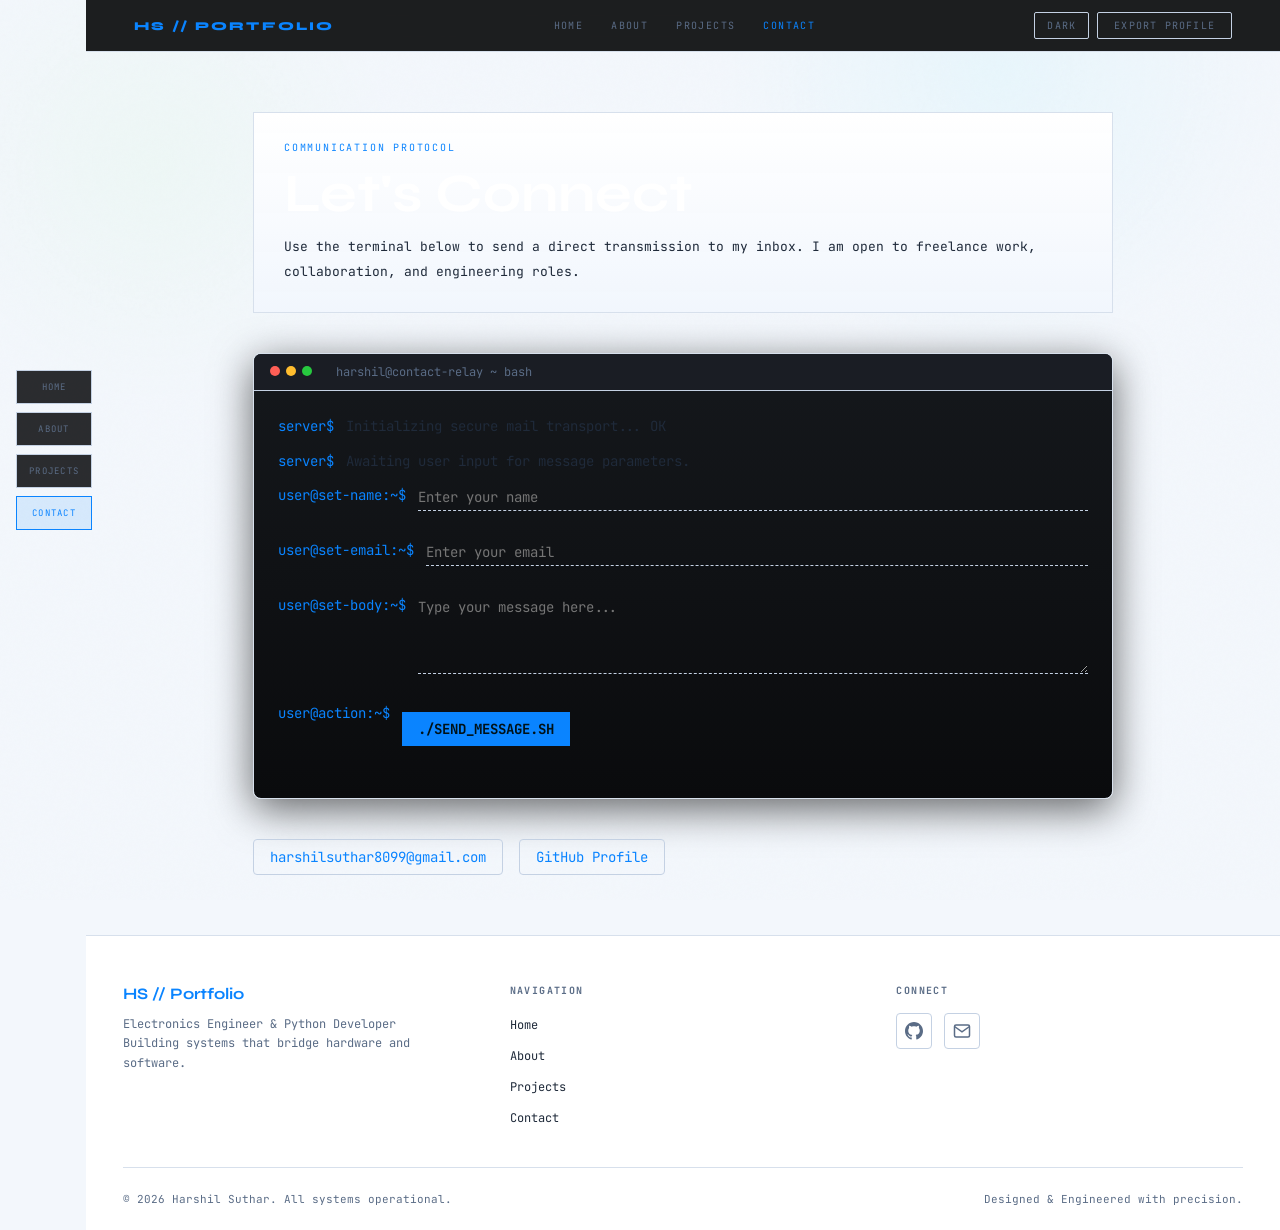
==== commit daa6b3b5: "add ui changes" ====
--- a/contact.html
+++ b/contact.html
@@ -144,6 +144,12 @@
   </style>
 </head>
 <body>
+  <aside class="left-rail" aria-label="Section navigation">
+    <a href="portfolio.html" class="rail-item" title="Home">Home</a>
+    <a href="portfolio.html#about" class="rail-item" title="About">About</a>
+    <a href="projects.html" class="rail-item" title="Projects">Projects</a>
+    <a href="contact.html" class="rail-item active" aria-current="page" title="Contact">Contact</a>
+  </aside>
   <nav class="site-nav">
     <div class="nav-logo">HS // Portfolio</div>
     <div class="nav-links">
@@ -152,7 +158,10 @@
       <a href="projects.html">Projects</a>
       <a class="active" href="contact.html">Contact</a>
     </div>
-    <button class="nav-dl" type="button">Export Profile</button>
+    <div class="nav-actions">
+      <button class="theme-toggle" type="button" aria-label="Toggle theme">Theme</button>
+      <button class="nav-dl" type="button">Export Profile</button>
+    </div>
   </nav>
 
   <main class="layout">
@@ -253,6 +262,24 @@
   </footer>
 
   <script>
+    (function initTheme() {
+      const root = document.documentElement;
+      const toggle = document.querySelector('.theme-toggle');
+      const saved = localStorage.getItem('site-theme');
+      const prefersLight = window.matchMedia && window.matchMedia('(prefers-color-scheme: light)').matches;
+      const initial = saved || (prefersLight ? 'light' : 'dark');
+      root.setAttribute('data-theme', initial);
+      if (toggle) {
+        toggle.textContent = initial === 'light' ? 'Dark' : 'Light';
+        toggle.addEventListener('click', () => {
+          const next = root.getAttribute('data-theme') === 'light' ? 'dark' : 'light';
+          root.setAttribute('data-theme', next);
+          localStorage.setItem('site-theme', next);
+          toggle.textContent = next === 'light' ? 'Dark' : 'Light';
+        });
+      }
+    })();
+
     document.querySelector('.nav-dl')?.addEventListener('click', () => {
       const cvText = [
         'HARSHIL SUTHAR',
--- a/projects.css
+++ b/projects.css
@@ -10,6 +10,22 @@
   --text: #b8c4d4;
   --dim: #3a4455;
   --white: #f2f7ff;
+  --surface: linear-gradient(180deg, rgba(15, 17, 20, 0.96), rgba(10, 11, 13, 0.92));
+}
+
+[data-theme="light"] {
+  --bg: #f3f7fc;
+  --bg2: #ffffff;
+  --bg3: #edf2f9;
+  --border: #d7e0ec;
+  --border2: #c4d1e3;
+  --cyan: #0a84ff;
+  --cyan2: rgba(10, 132, 255, 0.12);
+  --green: #2e7d32;
+  --text: #1f2a3a;
+  --dim: #5a6c86;
+  --white: #0f1826;
+  --surface: linear-gradient(180deg, rgba(255, 255, 255, 0.98), rgba(241, 246, 253, 0.96));
 }
 
 *,
@@ -30,6 +46,7 @@
   font-family: "JetBrains Mono", monospace;
   position: relative;
   animation: pageFadeIn 0.5s ease-out;
+  padding-left: 86px;
 }
 
 body.modal-open {
@@ -37,8 +54,15 @@
 }
 
 @keyframes pageFadeIn {
-  from { opacity: 0; transform: translateY(10px); }
-  to { opacity: 1; transform: translateY(0); }
+  from {
+    opacity: 0;
+    transform: translateY(10px);
+  }
+
+  to {
+    opacity: 1;
+    transform: translateY(0);
+  }
 }
 
 body::before {
@@ -68,6 +92,89 @@
   backdrop-filter: blur(10px);
 }
 
+.nav-actions {
+  display: flex;
+  align-items: center;
+  gap: 8px;
+}
+
+.theme-toggle {
+  font-size: 10px;
+  letter-spacing: 0.12em;
+  text-transform: uppercase;
+  padding: 6px 12px;
+  border: 1px solid var(--border2);
+  color: var(--dim);
+  background: none;
+  cursor: pointer;
+  border-radius: 2px;
+  transition: all 0.2s ease;
+  font-family: "JetBrains Mono", monospace;
+}
+
+.theme-toggle:hover {
+  border-color: var(--cyan);
+  color: var(--cyan);
+}
+
+.theme-toggle:focus-visible,
+.rail-item:focus-visible,
+.teaser-btn:focus-visible,
+.feature-btn:focus-visible {
+  outline: 2px solid var(--cyan);
+  outline-offset: 2px;
+}
+
+.left-rail {
+  position: fixed;
+  left: 16px;
+  top: 50%;
+  transform: translateY(-50%);
+  z-index: 60;
+  display: flex;
+  flex-direction: column;
+  gap: 8px;
+}
+
+.rail-item {
+  display: inline-flex;
+  align-items: center;
+  justify-content: center;
+  min-width: 72px;
+  padding: 10px 12px;
+  border: 1px solid var(--border2);
+  text-decoration: none;
+  color: var(--dim);
+  background: rgba(10, 11, 13, 0.86);
+  font-size: 9px;
+  letter-spacing: 0.14em;
+  text-transform: uppercase;
+  transition: all 0.2s ease;
+}
+
+.rail-item:hover,
+.rail-item.active {
+  border-color: var(--cyan);
+  color: var(--cyan);
+  background: var(--cyan2);
+}
+
+@media (prefers-reduced-motion: reduce) {
+
+  *,
+  *::before,
+  *::after {
+    animation: none !important;
+    transition: none !important;
+    scroll-behavior: auto !important;
+  }
+
+  .project-teaser,
+  .project-teaser:hover {
+    transform: none !important;
+  }
+}
+
 .nav-logo {
   color: var(--cyan);
   font-family: "Syne", sans-serif;
@@ -126,7 +233,7 @@
 .hero {
   padding: 28px 30px;
   border: 1px solid var(--border);
-  background: linear-gradient(180deg, rgba(15, 17, 20, 0.96), rgba(10, 11, 13, 0.92));
+  background: var(--surface);
 }
 
 .kicker {
@@ -157,7 +264,7 @@
   margin: 22px 0 20px;
   padding: 20px;
   border: 1px solid var(--border);
-  background: rgba(15, 17, 20, 0.92);
+  background: var(--surface);
   display: grid;
   gap: 14px;
 }
@@ -325,7 +432,7 @@
   color: var(--text);
 }
 
-.domain-section + .domain-section {
+.domain-section+.domain-section {
   margin-top: 26px;
 }
 
@@ -335,23 +442,34 @@
 
 .teaser-grid {
   display: grid;
-  grid-template-columns: repeat(3, minmax(0, 1fr));
-  gap: 16px;
+  grid-template-columns: repeat(2, minmax(0, 1fr));
+  gap: 18px;
 }
 
 .project-teaser {
   display: grid;
   grid-template-columns: 1fr;
   border: 1px solid var(--border);
-  background: linear-gradient(180deg, rgba(20, 22, 25, 0.96), rgba(10, 12, 15, 0.98));
+  background: var(--surface);
   overflow: hidden;
+  transform-style: preserve-3d;
+  perspective: 900px;
   transition: transform 0.3s cubic-bezier(0.4, 0, 0.2, 1), border-color 0.3s ease, box-shadow 0.3s ease;
+}
+
+.project-teaser::before {
+  content: "";
+  position: absolute;
+  inset: 0;
+  pointer-events: none;
+  background: radial-gradient(circle at var(--mx, 50%) var(--my, 50%), rgba(0, 229, 255, 0.18), transparent 45%);
+  opacity: 0.7;
 }
 
 .project-teaser:hover,
 .project-teaser.selected {
   border-color: rgba(0, 229, 255, 0.5);
-  background: linear-gradient(180deg, rgba(25, 28, 32, 0.96), rgba(15, 17, 20, 0.98));
+  box-shadow: 0 18px 36px rgba(0, 0, 0, 0.32), 0 0 0 1px rgba(0, 229, 255, 0.18);
 }
 
 .teaser-visual {
@@ -360,6 +478,7 @@
   border-bottom: 1px solid rgba(255, 255, 255, 0.05);
   background: #071018;
   overflow: hidden;
+  transform: translateZ(14px);
 }
 
 .teaser-image {
@@ -415,6 +534,7 @@
   display: flex;
   flex-direction: column;
   min-height: 0;
+  gap: 10px;
 }
 
 .teaser-meta {
@@ -470,7 +590,7 @@
 }
 
 .teaser-footer .teaser-btn {
-  width: 100%;
+  width: auto;
   text-align: center;
 }
 
@@ -479,6 +599,10 @@
   font-size: 9px;
   letter-spacing: 0.14em;
   text-transform: uppercase;
+  display: inline-flex;
+  padding: 6px 8px;
+  border: 1px dashed rgba(0, 229, 255, 0.24);
+  background: rgba(0, 229, 255, 0.05);
 }
 
 .card {
@@ -858,6 +982,7 @@
     opacity: 0;
     transform: translateY(20px);
   }
+
   to {
     opacity: 1;
     transform: translateY(0);
@@ -1054,9 +1179,21 @@
   text-transform: uppercase;
 }
 
-.block-power { top: 18px; left: 18px; }
-.block-mcu { top: 88px; left: 50%; transform: translateX(-50%); }
-.block-io { right: 18px; bottom: 18px; }
+.block-power {
+  top: 18px;
+  left: 18px;
+}
+
+.block-mcu {
+  top: 88px;
+  left: 50%;
+  transform: translateX(-50%);
+}
+
+.block-io {
+  right: 18px;
+  bottom: 18px;
+}
 
 .pcb-trace {
   position: absolute;
@@ -1231,6 +1368,27 @@
 }
 
 @media (max-width: 700px) {
+  body {
+    padding-left: 0;
+  }
+
+  .left-rail {
+    left: 12px;
+    right: 12px;
+    top: auto;
+    bottom: 12px;
+    transform: none;
+    flex-direction: row;
+    justify-content: space-between;
+    gap: 6px;
+  }
+
+  .rail-item {
+    min-width: 0;
+    flex: 1;
+    padding: 10px 6px;
+  }
+
   .site-nav {
     padding: 0 18px;
   }
@@ -1241,6 +1399,11 @@
 
   .nav-dl {
     display: none;
+  }
+
+  .theme-toggle {
+    padding: 4px 10px;
+    font-size: 9px;
   }
 
   .layout {
@@ -1299,51 +1462,56 @@
    MOBILE RESPONSIVENESS
 ================================== */
 @media (max-width: 900px) {
+
   .grid,
   .teaser-grid,
   .featured-shell {
     grid-template-columns: 1fr;
   }
-  
+
   .layout {
     width: 100%;
     margin-top: 0;
-    padding: 20px;
-  }
-  
+    padding: 12px 14px 90px;
+  }
+
   .site-nav {
     padding: 12px 20px;
     height: auto;
     flex-wrap: wrap;
     gap: 12px;
   }
-  
+
   .nav-links {
     order: 3;
     width: 100%;
     justify-content: center;
     gap: 16px;
   }
-  
+
   .project-teaser {
     grid-template-columns: 1fr;
   }
-  
+
+  .teaser-grid {
+    gap: 14px;
+  }
+
   .teaser-visual {
     min-height: 180px;
     border-right: none;
     border-bottom: 1px solid rgba(255, 255, 255, 0.05);
   }
-  
+
   .machine-topline {
     grid-template-columns: 1fr;
     gap: 12px;
   }
-  
+
   .machine-metrics {
     margin-top: 10px;
   }
-  
+
   .machine-tabs,
   .terminal-tabs,
   .pcb-tabs,
@@ -1355,7 +1523,7 @@
     -ms-overflow-style: none;
     scrollbar-width: none;
   }
-  
+
   .machine-tabs::-webkit-scrollbar,
   .terminal-tabs::-webkit-scrollbar,
   .pcb-tabs::-webkit-scrollbar,
@@ -1363,7 +1531,7 @@
   .logic-tabs::-webkit-scrollbar {
     display: none;
   }
-  
+
   .machine-tab,
   .terminal-tab,
   .pcb-tab,
@@ -1371,15 +1539,15 @@
   .logic-tab {
     flex-shrink: 0;
   }
-  
+
   .media-gallery {
     grid-template-columns: 1fr;
   }
-  
+
   .hero {
-    padding: 20px;
-  }
-  
+    padding: 16px;
+  }
+
   .hero h1 {
     font-size: 32px;
   }
@@ -1400,11 +1568,11 @@
     padding: 4px 10px;
     font-size: 9px;
   }
-  
+
   .hero h1 {
     font-size: 26px;
   }
-  
+
   .spotlight-head {
     flex-direction: column;
   }
@@ -1413,7 +1581,7 @@
     flex-direction: column;
     align-items: flex-start;
   }
-  
+
   .featured-actions a,
   .spotlight-actions a,
   .feature-btn,
@@ -1458,6 +1626,7 @@
 .project-spotlight .spotlight-content::-webkit-scrollbar {
   width: 6px;
 }
+
 .project-spotlight .spotlight-content::-webkit-scrollbar-thumb {
   background: var(--border2);
   border-radius: 3px;
@@ -1595,14 +1764,14 @@
     gap: 32px;
     text-align: center;
   }
-  
+
   .social-links {
     justify-content: center;
   }
-  
+
   .footer-bottom {
     flex-direction: column;
     gap: 12px;
     text-align: center;
   }
-}
+}
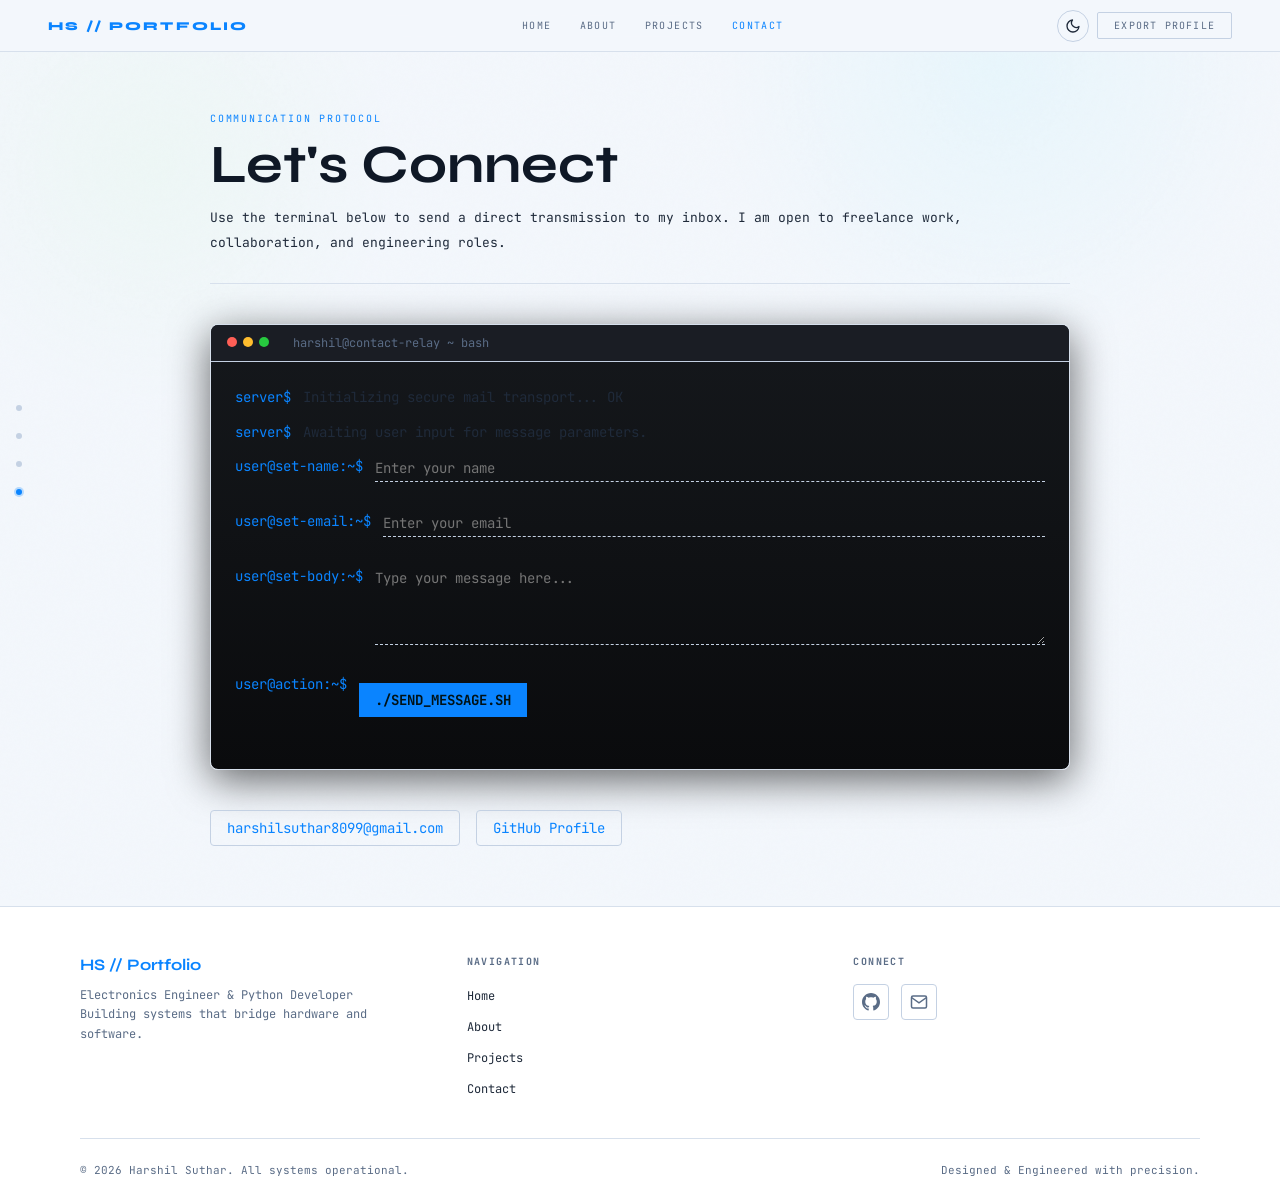
==== commit 31d728a3: "jsut" ====
--- a/contact.html
+++ b/contact.html
@@ -159,7 +159,10 @@
       <a class="active" href="contact.html">Contact</a>
     </div>
     <div class="nav-actions">
-      <button class="theme-toggle" type="button" aria-label="Toggle theme">Theme</button>
+      <button class="theme-toggle" type="button" aria-label="Toggle theme">
+        <svg class="icon-sun" viewBox="0 0 24 24" fill="none" stroke="currentColor" stroke-width="2" stroke-linecap="round" stroke-linejoin="round" aria-hidden="true"><circle cx="12" cy="12" r="4"/><path d="M12 2v2M12 20v2M4.93 4.93l1.41 1.41M17.66 17.66l1.41 1.41M2 12h2M20 12h2M4.93 19.07l1.41-1.41M17.66 6.34l1.41-1.41"/></svg>
+        <svg class="icon-moon" viewBox="0 0 24 24" fill="none" stroke="currentColor" stroke-width="2" stroke-linecap="round" stroke-linejoin="round" aria-hidden="true"><path d="M21 12.79A9 9 0 1 1 11.21 3 7 7 0 0 0 21 12.79z"/></svg>
+      </button>
       <button class="nav-dl" type="button">Export Profile</button>
     </div>
   </nav>
@@ -270,12 +273,10 @@
       const initial = saved || (prefersLight ? 'light' : 'dark');
       root.setAttribute('data-theme', initial);
       if (toggle) {
-        toggle.textContent = initial === 'light' ? 'Dark' : 'Light';
         toggle.addEventListener('click', () => {
           const next = root.getAttribute('data-theme') === 'light' ? 'dark' : 'light';
           root.setAttribute('data-theme', next);
           localStorage.setItem('site-theme', next);
-          toggle.textContent = next === 'light' ? 'Dark' : 'Light';
         });
       }
     })();
--- a/projects.css
+++ b/projects.css
@@ -46,7 +46,7 @@
   font-family: "JetBrains Mono", monospace;
   position: relative;
   animation: pageFadeIn 0.5s ease-out;
-  padding-left: 86px;
+
 }
 
 body.modal-open {
@@ -87,7 +87,7 @@
   justify-content: space-between;
   padding: 0 48px;
   height: 52px;
-  background: rgba(10, 11, 13, 0.92);
+  background: color-mix(in srgb, var(--bg) 92%, transparent);
   border-bottom: 1px solid var(--border);
   backdrop-filter: blur(10px);
 }
@@ -99,17 +99,35 @@
 }
 
 .theme-toggle {
-  font-size: 10px;
-  letter-spacing: 0.12em;
-  text-transform: uppercase;
-  padding: 6px 12px;
+  width: 32px;
+  height: 32px;
+  display: inline-grid;
+  place-items: center;
+  padding: 0;
   border: 1px solid var(--border2);
-  color: var(--dim);
+  color: var(--text);
   background: none;
   cursor: pointer;
-  border-radius: 2px;
+  border-radius: 999px;
   transition: all 0.2s ease;
-  font-family: "JetBrains Mono", monospace;
+}
+
+.theme-toggle svg {
+  width: 16px;
+  height: 16px;
+  display: none;
+}
+
+.theme-toggle .icon-sun {
+  display: block;
+}
+
+[data-theme="light"] .theme-toggle .icon-sun {
+  display: none;
+}
+
+[data-theme="light"] .theme-toggle .icon-moon {
+  display: block;
 }
 
 .theme-toggle:hover {
@@ -125,6 +143,7 @@
   outline-offset: 2px;
 }
 
+/* ── Left rail: dot-only nav, sits in the page gutter, never displaces content ── */
 .left-rail {
   position: fixed;
   left: 16px;
@@ -133,30 +152,76 @@
   z-index: 60;
   display: flex;
   flex-direction: column;
-  gap: 8px;
-}
-
+  align-items: center;
+  gap: 22px;
+  /* width = dot only, no box model effect on flow */
+  width: 6px;
+}
+
+.left-rail.rail-hidden {
+  opacity: 0;
+  pointer-events: none;
+}
+
+/* Each link is just a 6×6 dot hit target */
 .rail-item {
-  display: inline-flex;
-  align-items: center;
-  justify-content: center;
-  min-width: 72px;
-  padding: 10px 12px;
+  position: relative;
+  display: block;
+  width: 6px;
+  height: 6px;
+  border-radius: 50%;
+  background: var(--border2);
+  text-decoration: none;
+  font-size: 0;           /* hide the text node */
+  color: transparent;
+  transition: background 0.2s ease, transform 0.2s ease, box-shadow 0.2s ease;
+}
+
+/* Larger invisible hit-area so it's easy to click */
+.rail-item::before {
+  content: "";
+  position: absolute;
+  inset: -8px;
+  border-radius: 50%;
+}
+
+/* Tooltip label — appears to the right, never overlaps content */
+.rail-item::after {
+  content: attr(title);
+  position: absolute;
+  left: 16px;
+  top: 50%;
+  transform: translateY(-50%);
+  background: var(--bg2);
   border: 1px solid var(--border2);
-  text-decoration: none;
-  color: var(--dim);
-  background: rgba(10, 11, 13, 0.86);
-  font-size: 9px;
-  letter-spacing: 0.14em;
-  text-transform: uppercase;
-  transition: all 0.2s ease;
-}
-
-.rail-item:hover,
+  color: var(--text);
+  font-family: "JetBrains Mono", monospace;
+  font-size: 10px;
+  letter-spacing: 0.12em;
+  text-transform: uppercase;
+  padding: 3px 9px;
+  white-space: nowrap;
+  pointer-events: none;
+  opacity: 0;
+  transition: opacity 0.15s ease;
+}
+
+.rail-item:hover {
+  background: var(--cyan);
+  transform: scale(1.4);
+}
+
+.rail-item:hover::after {
+  opacity: 1;
+}
+
 .rail-item.active {
-  border-color: var(--cyan);
-  color: var(--cyan);
-  background: var(--cyan2);
+  background: var(--cyan);
+  box-shadow: 0 0 0 2px color-mix(in srgb, var(--cyan) 25%, transparent);
+}
+
+@media (max-width: 700px) {
+  .left-rail { display: none; }
 }
 
 @media (prefers-reduced-motion: reduce) {
@@ -225,15 +290,17 @@
 .layout {
   position: relative;
   z-index: 1;
-  width: min(1180px, calc(100% - 68px));
-  margin: 34px auto 54px;
+  width: min(1200px, calc(100% - 68px));
+  margin: 48px auto 64px;
   padding: 0;
 }
 
 .hero {
-  padding: 28px 30px;
-  border: 1px solid var(--border);
-  background: var(--surface);
+  padding: 0 0 28px;
+  border: none;
+  background: none;
+  border-bottom: 1px solid var(--border);
+  margin-bottom: 28px;
 }
 
 .kicker {
@@ -246,7 +313,7 @@
 
 .hero h1 {
   margin: 0 0 14px;
-  color: #fff;
+  color: var(--white);
   font-family: "Syne", sans-serif;
   font-size: clamp(30px, 5vw, 54px);
   line-height: 1.02;
@@ -261,24 +328,25 @@
 }
 
 .controls {
-  margin: 22px 0 20px;
-  padding: 20px;
-  border: 1px solid var(--border);
-  background: var(--surface);
+  margin: 0 0 32px;
+  padding: 0;
+  border: none;
+  background: none;
   display: grid;
   gap: 14px;
 }
 
 #searchInput {
   width: 100%;
-  padding: 12px 14px;
-  border: 1px solid var(--border2);
-  background: #090c10;
+  padding: 12px 0;
+  border: none;
+  border-bottom: 1px solid var(--border2);
+  background: transparent;
   color: var(--white);
   font-family: inherit;
-  font-size: 12px;
+  font-size: 14px;
   outline: none;
-  transition: border-color 0.2s ease, box-shadow 0.2s ease;
+  transition: border-color 0.2s ease;
 }
 
 #searchInput::placeholder {
@@ -286,8 +354,7 @@
 }
 
 #searchInput:focus {
-  border-color: var(--cyan);
-  box-shadow: 0 0 0 1px rgba(0, 229, 255, 0.15);
+  border-bottom-color: var(--cyan);
 }
 
 .filters {
@@ -297,24 +364,36 @@
 }
 
 .filter-btn {
-  padding: 8px 16px;
-  border: 1px solid var(--border2);
-  border-radius: 20px;
-  background: #0a0b0d;
+  padding: 6px 0;
+  margin-right: 18px;
+  border: none;
+  background: none;
   color: var(--dim);
   font-family: inherit;
-  font-size: 10px;
-  letter-spacing: 0.1em;
+  font-size: 11px;
+  letter-spacing: 0.14em;
   text-transform: uppercase;
   cursor: pointer;
-  transition: all 0.3s cubic-bezier(0.4, 0, 0.2, 1);
-}
-
-.filter-btn:hover,
+  transition: color 0.2s ease;
+  position: relative;
+}
+
+.filter-btn:hover {
+  color: var(--text);
+}
+
 .filter-btn.active {
-  border-color: var(--cyan);
-  color: #fff;
-  background: rgba(0, 229, 255, 0.15);
+  color: var(--cyan);
+}
+
+.filter-btn.active::after {
+  content: "";
+  position: absolute;
+  left: 0;
+  right: 0;
+  bottom: -2px;
+  height: 1px;
+  background: var(--cyan);
 }
 
 .grid {
@@ -324,22 +403,22 @@
 }
 
 .featured-project,
-.project-spotlight,
 .project-sections {
-  margin-top: 24px;
-}
-
-.featured-shell,
+  margin-top: 36px;
+}
+
 .project-spotlight {
   border: 1px solid var(--border);
-  background: linear-gradient(180deg, rgba(15, 17, 20, 0.96), rgba(10, 11, 13, 0.92));
+  background: var(--surface);
 }
 
 .featured-shell {
   display: grid;
-  grid-template-columns: minmax(0, 1.05fr) minmax(280px, 0.95fr);
-  gap: 16px;
-  padding: 20px;
+  grid-template-columns: minmax(0, 1fr) minmax(280px, 1fr);
+  gap: 28px;
+  padding: 28px 0;
+  border-bottom: 1px solid var(--border);
+  margin-bottom: 8px;
 }
 
 .featured-copy h2,
@@ -400,9 +479,10 @@
 }
 
 .featured-visual {
-  min-height: 220px;
-  border: 1px solid rgba(0, 229, 255, 0.14);
-  background: #060a0e;
+  aspect-ratio: 16 / 10;
+  min-height: 0;
+  border: 1px solid var(--border);
+  background: var(--bg3);
   overflow: hidden;
 }
 
@@ -432,29 +512,41 @@
   color: var(--text);
 }
 
-.domain-section+.domain-section {
-  margin-top: 26px;
+.domain-section + .domain-section {
+  margin-top: 48px;
 }
 
 .domain-head {
-  margin-bottom: 14px;
+  margin-bottom: 18px;
+}
+
+.domain-head h2 {
+  font-size: clamp(18px, 2vw, 22px) !important;
+  margin: 0 !important;
+  letter-spacing: -0.01em;
+}
+
+.domain-head .section-kicker {
+  display: none;
 }
 
 .teaser-grid {
   display: grid;
-  grid-template-columns: repeat(2, minmax(0, 1fr));
-  gap: 18px;
+  grid-template-columns: repeat(3, minmax(0, 1fr));
+  gap: 20px;
 }
 
 .project-teaser {
+  position: relative;
   display: grid;
   grid-template-columns: 1fr;
   border: 1px solid var(--border);
   background: var(--surface);
   overflow: hidden;
+  cursor: pointer;
   transform-style: preserve-3d;
   perspective: 900px;
-  transition: transform 0.3s cubic-bezier(0.4, 0, 0.2, 1), border-color 0.3s ease, box-shadow 0.3s ease;
+  transition: transform 0.35s cubic-bezier(0.22, 1, 0.36, 1), border-color 0.3s ease, box-shadow 0.3s ease;
 }
 
 .project-teaser::before {
@@ -462,21 +554,27 @@
   position: absolute;
   inset: 0;
   pointer-events: none;
-  background: radial-gradient(circle at var(--mx, 50%) var(--my, 50%), rgba(0, 229, 255, 0.18), transparent 45%);
-  opacity: 0.7;
+  background: radial-gradient(circle at var(--mx, 50%) var(--my, 50%), rgba(0, 229, 255, 0.12), transparent 50%);
+  opacity: 0;
+  transition: opacity 0.25s ease;
+}
+
+.project-teaser:hover::before {
+  opacity: 1;
 }
 
 .project-teaser:hover,
 .project-teaser.selected {
-  border-color: rgba(0, 229, 255, 0.5);
-  box-shadow: 0 18px 36px rgba(0, 0, 0, 0.32), 0 0 0 1px rgba(0, 229, 255, 0.18);
+  border-color: rgba(0, 229, 255, 0.4);
+  box-shadow: 0 16px 32px rgba(0, 0, 0, 0.28);
 }
 
 .teaser-visual {
-  min-height: 158px;
+  aspect-ratio: 16 / 10;
+  min-height: 0;
   border-right: none;
-  border-bottom: 1px solid rgba(255, 255, 255, 0.05);
-  background: #071018;
+  border-bottom: 1px solid var(--border);
+  background: var(--bg3);
   overflow: hidden;
   transform: translateZ(14px);
 }
@@ -530,80 +628,82 @@
 }
 
 .teaser-body {
-  padding: 16px;
+  padding: 20px;
   display: flex;
   flex-direction: column;
   min-height: 0;
   gap: 10px;
+  position: relative;
+  z-index: 1;
 }
 
 .teaser-meta {
   color: var(--dim);
   font-size: 10px;
-  letter-spacing: 0.1em;
-  text-transform: uppercase;
-  margin-bottom: 10px;
-  display: flex;
-  justify-content: space-between;
-  gap: 12px;
-  align-items: flex-start;
-  flex-wrap: wrap;
-}
-
-.teaser-stats {
-  color: var(--cyan);
-  letter-spacing: 0.04em;
-  text-transform: none;
-  white-space: nowrap;
+  letter-spacing: 0.16em;
+  text-transform: uppercase;
+  display: flex;
+  gap: 14px;
+  align-items: center;
+}
+
+.teaser-meta span + span {
+  position: relative;
+  padding-left: 14px;
+}
+
+.teaser-meta span + span::before {
+  content: "";
+  position: absolute;
+  left: 0;
+  top: 50%;
+  width: 3px;
+  height: 3px;
+  border-radius: 50%;
+  background: var(--dim);
+  transform: translateY(-50%);
 }
 
 .teaser-body h3 {
-  margin: 0 0 10px;
+  margin: 0;
   color: var(--white);
-  font-size: 18px;
-  line-height: 1.4;
+  font-family: "Syne", sans-serif;
+  font-size: 20px;
+  line-height: 1.25;
+  letter-spacing: -0.005em;
 }
 
 .teaser-body p {
   margin: 0;
   color: var(--text);
-  font-size: 12px;
-  line-height: 1.7;
+  font-size: 13px;
+  line-height: 1.65;
   display: -webkit-box;
   -webkit-box-orient: vertical;
-  -webkit-line-clamp: 3;
+  -webkit-line-clamp: 2;
   overflow: hidden;
 }
 
-.teaser-tags {
-  margin-top: 14px;
-}
-
 .teaser-footer {
   display: flex;
-  justify-content: space-between;
+  justify-content: flex-start;
   gap: 12px;
   align-items: center;
-  margin-top: auto;
-  padding-top: 14px;
-  flex-wrap: wrap;
-}
-
-.teaser-footer .teaser-btn {
-  width: auto;
-  text-align: center;
-}
-
-.teaser-hook {
-  color: var(--cyan);
-  font-size: 9px;
-  letter-spacing: 0.14em;
-  text-transform: uppercase;
-  display: inline-flex;
-  padding: 6px 8px;
-  border: 1px dashed rgba(0, 229, 255, 0.24);
-  background: rgba(0, 229, 255, 0.05);
-}
+  margin-top: 6px;
+}
+
+.teaser-cta {
+  color: var(--cyan);
+  font-size: 11px;
+  letter-spacing: 0.16em;
+  text-transform: uppercase;
+  transition: transform 0.25s ease;
+}
+
+.project-teaser:hover .teaser-cta {
+  transform: translateX(4px);
+}
+
 
 .card {
   position: relative;
@@ -1372,23 +1472,6 @@
     padding-left: 0;
   }
 
-  .left-rail {
-    left: 12px;
-    right: 12px;
-    top: auto;
-    bottom: 12px;
-    transform: none;
-    flex-direction: row;
-    justify-content: space-between;
-    gap: 6px;
-  }
-
-  .rail-item {
-    min-width: 0;
-    flex: 1;
-    padding: 10px 6px;
-  }
-
   .site-nav {
     padding: 0 18px;
   }
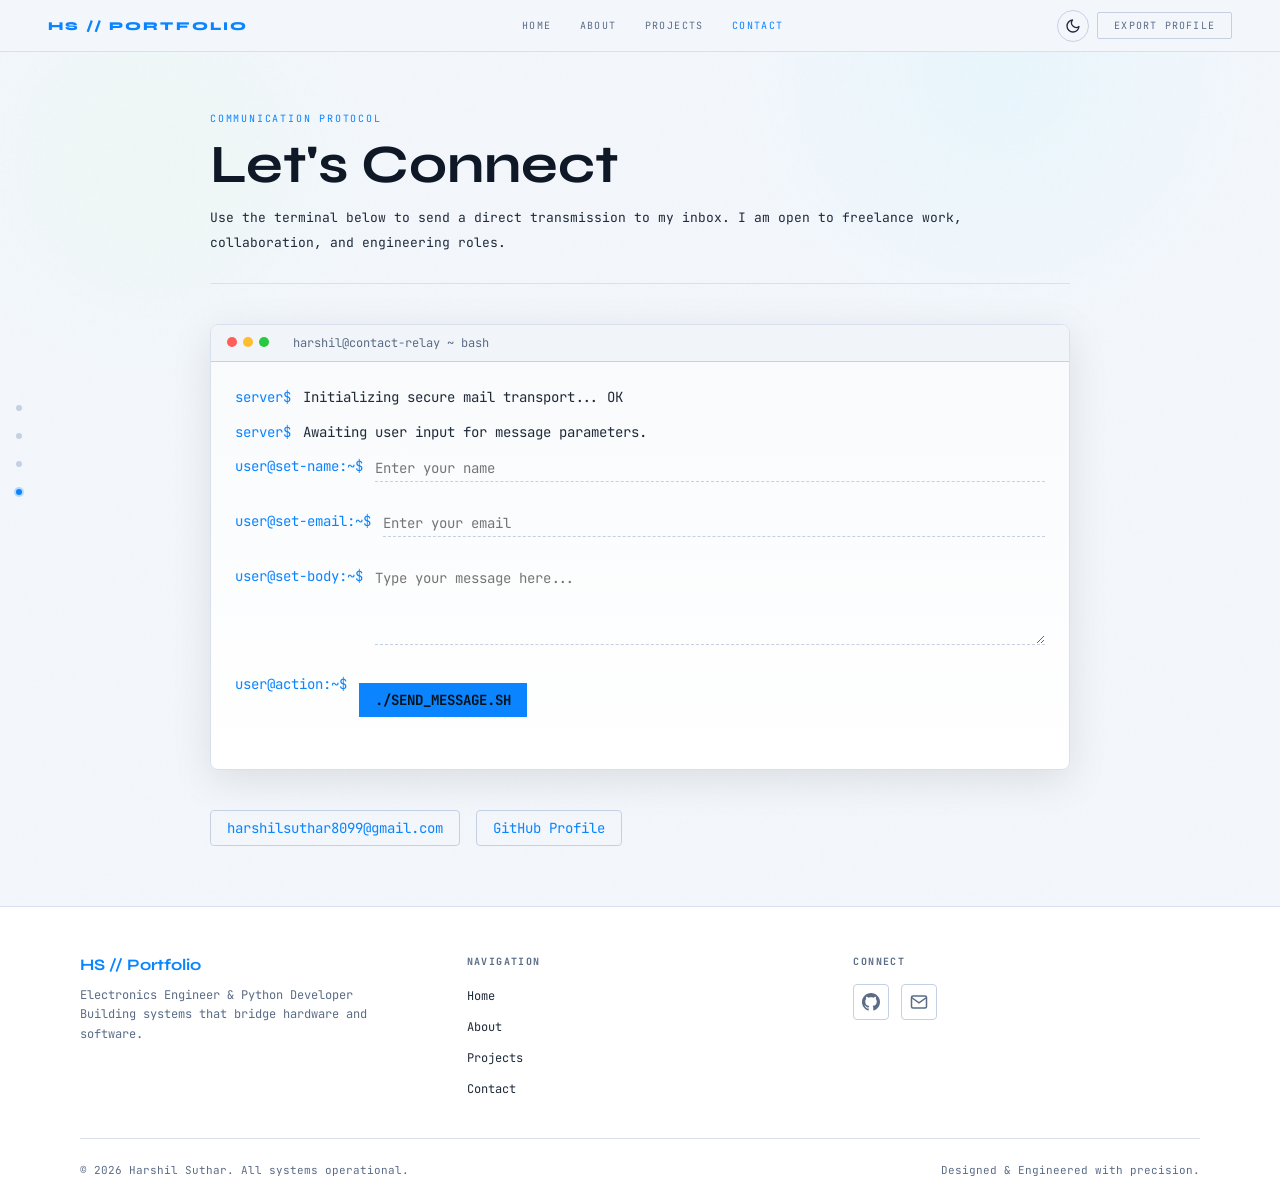
==== commit 042723b8: "feat(theme): add light theme styles for contact, projects, and portfolio pages Add CSS rules for lig" ====
--- a/contact.html
+++ b/contact.html
@@ -140,6 +140,24 @@
     .contact-links a:hover {
       border-color: var(--cyan);
       background: var(--cyan2);
+    }
+
+    /* Light Theme Styles for Contact Terminal */
+    [data-theme="light"] .contact-terminal {
+      background: linear-gradient(180deg, #f8fafc, #ffffff);
+      box-shadow: 0 10px 40px rgba(0, 0, 0, 0.1);
+    }
+
+    [data-theme="light"] .t-head {
+      background: #f1f5f9;
+    }
+
+    [data-theme="light"] .t-input {
+      color: var(--text);
+    }
+
+    [data-theme="light"] .status-msg.error {
+      color: var(--red);
     }
   </style>
 </head>
--- a/projects.css
+++ b/projects.css
@@ -28,6 +28,152 @@
   --surface: linear-gradient(180deg, rgba(255, 255, 255, 0.98), rgba(241, 246, 253, 0.96));
 }
 
+/* Light theme styles for project elements */
+[data-theme="light"] .teaser-terminal {
+  background:
+    radial-gradient(circle at center, rgba(10, 132, 255, 0.08), transparent 36%),
+    linear-gradient(180deg, rgba(248, 250, 252, 0.98), rgba(241, 245, 249, 0.98));
+}
+
+[data-theme="light"] .teaser-board,
+[data-theme="light"] .teaser-generic,
+[data-theme="light"] .teaser-logic {
+  background:
+    linear-gradient(rgba(10, 132, 255, 0.08) 1px, transparent 1px),
+    linear-gradient(90deg, rgba(10, 132, 255, 0.08) 1px, transparent 1px),
+    #e6f0ff;
+  background-size: 28px 28px, 28px 28px, auto;
+}
+
+[data-theme="light"] .card {
+  background: linear-gradient(180deg, rgba(248, 250, 252, 0.96), rgba(255, 255, 255, 0.98));
+}
+
+[data-theme="light"] .card:hover {
+  background: linear-gradient(180deg, rgba(241, 245, 249, 0.96), rgba(248, 250, 252, 0.98));
+}
+
+[data-theme="light"] .tag {
+  background: #ffffff;
+}
+
+[data-theme="light"] .actions a,
+[data-theme="light"] .actions button,
+[data-theme="light"] .featured-actions a,
+[data-theme="light"] .spotlight-actions a,
+[data-theme="light"] .feature-btn,
+[data-theme="light"] .teaser-btn {
+  background: #ffffff;
+}
+
+[data-theme="light"] .project-machine {
+  background: rgba(248, 250, 252, 0.82);
+}
+
+[data-theme="light"] .media-stage {
+  background: #f1f5f9;
+}
+
+[data-theme="light"] .media-thumb {
+  background: #ffffff;
+}
+
+[data-theme="light"] .media-video-card {
+  background: rgba(248, 250, 252, 0.88);
+}
+
+[data-theme="light"] .machine-tab,
+[data-theme="light"] .terminal-tab,
+[data-theme="light"] .pcb-tab,
+[data-theme="light"] .browser-tab,
+[data-theme="light"] .logic-tab {
+  background: #ffffff;
+}
+
+[data-theme="light"] .machine-board {
+  background:
+    linear-gradient(180deg, rgba(248, 250, 252, 0.96), rgba(241, 245, 249, 0.95));
+}
+
+[data-theme="light"] .machine-diagram {
+  background:
+    radial-gradient(circle at center, rgba(10, 132, 255, 0.08), transparent 36%),
+    linear-gradient(rgba(10, 132, 255, 0.08) 1px, transparent 1px),
+    linear-gradient(90deg, rgba(10, 132, 255, 0.08) 1px, transparent 1px),
+    #e6f0ff;
+  background-size: auto, 32px 32px, 32px 32px, auto;
+}
+
+[data-theme="light"] .machine-node {
+  background: rgba(255, 255, 255, 0.94);
+}
+
+[data-theme="light"] .machine-chip {
+  background: #ffffff;
+}
+
+[data-theme="light"] .terminal-body {
+  background: rgba(248, 250, 252, 0.65);
+}
+
+[data-theme="light"] .terminal-panel {
+  background: #f8fafc;
+}
+
+[data-theme="light"] .pcb-canvas {
+  background:
+    radial-gradient(circle at center, rgba(10, 132, 255, 0.06), transparent 42%),
+    linear-gradient(rgba(10, 132, 255, 0.07) 1px, transparent 1px),
+    linear-gradient(90deg, rgba(10, 132, 255, 0.07) 1px, transparent 1px),
+    #e6f0ff;
+  background-size: auto, 28px 28px, 28px 28px, auto;
+}
+
+[data-theme="light"] .pcb-block {
+  background: rgba(255, 255, 255, 0.94);
+}
+
+[data-theme="light"] .pcb-copy {
+  background: rgba(248, 250, 252, 0.6);
+}
+
+[data-theme="light"] .browser-window {
+  background: #f8fafc;
+}
+
+[data-theme="light"] .browser-chrome {
+  background: rgba(241, 245, 249, 0.96);
+}
+
+[data-theme="light"] .browser-copy {
+  background: rgba(248, 250, 252, 0.6);
+}
+
+[data-theme="light"] .logic-display {
+  background:
+    radial-gradient(circle at center, rgba(10, 132, 255, 0.08), transparent 38%),
+    linear-gradient(rgba(10, 132, 255, 0.07) 1px, transparent 1px),
+    linear-gradient(90deg, rgba(10, 132, 255, 0.07) 1px, transparent 1px),
+    #e6f0ff;
+  background-size: auto, 28px 28px, 28px 28px, auto;
+}
+
+[data-theme="light"] .logic-node {
+  background: rgba(255, 255, 255, 0.94);
+}
+
+[data-theme="light"] .empty {
+  background: rgba(248, 250, 252, 0.94);
+}
+
+[data-theme="light"] .project-spotlight .spotlight-content {
+  background: linear-gradient(180deg, rgba(255, 255, 255, 0.98), rgba(248, 250, 252, 0.98));
+}
+
+[data-theme="light"] .btn-close-modal {
+  background: #ffffff;
+}
+
 *,
 *::before,
 *::after {
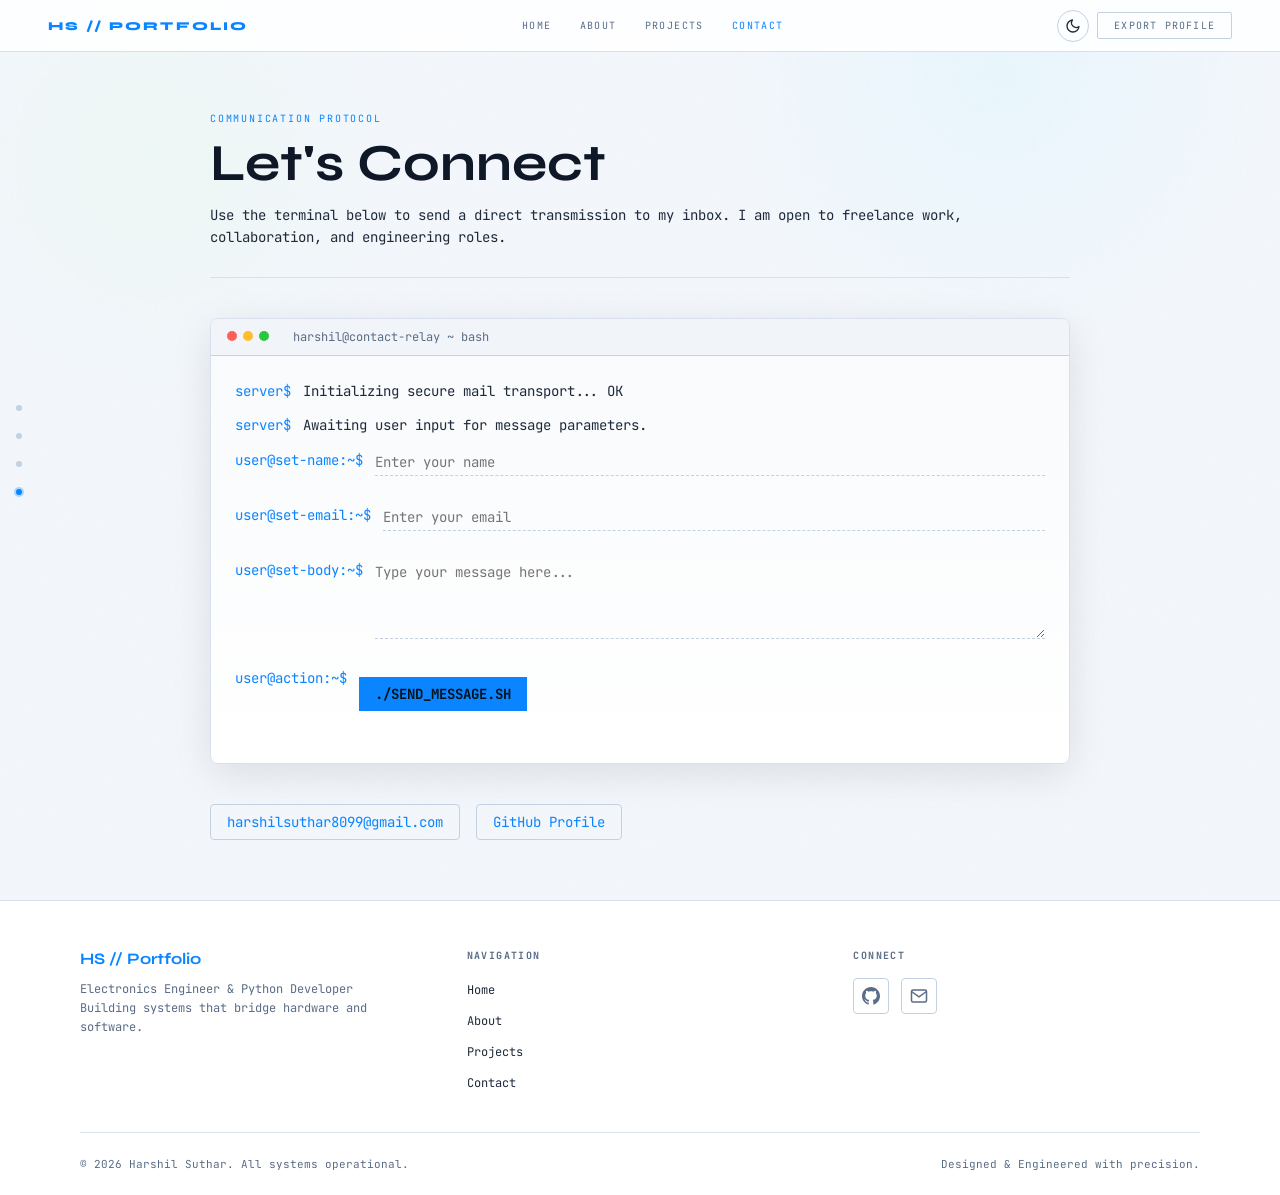
==== commit 63f4c7a9: "some ui changes" ====
--- a/contact.html
+++ b/contact.html
@@ -4,6 +4,7 @@
   <meta charset="UTF-8">
   <meta name="viewport" content="width=device-width, initial-scale=1.0">
   <title>Contact | Harshil Suthar</title>
+  <link rel="icon" type="image/svg+xml" href="data:image/svg+xml,%3Csvg xmlns='http://www.w3.org/2000/svg' viewBox='0 0 100 100'%3E%3Crect width='100' height='100' rx='20' fill='%230a0b0d'/%3E%3Ctext x='50' y='68' font-family='Arial' font-size='55' font-weight='bold' text-anchor='middle' fill='%2300e5ff'%3EHS%3C/text%3E%3C/svg%3E" />
   <link rel="preconnect" href="https://fonts.googleapis.com">
   <link rel="preconnect" href="https://fonts.gstatic.com" crossorigin>
   <link href="https://fonts.googleapis.com/css2?family=JetBrains+Mono:wght@400;500;700&family=Syne:wght@700;800&display=swap" rel="stylesheet">
@@ -158,6 +159,31 @@
 
     [data-theme="light"] .status-msg.error {
       color: var(--red);
+    }
+
+    /* Hero section styles */
+    .hero { margin-bottom: 40px; }
+    .kicker {
+      color: var(--cyan);
+      font-size: 10px;
+      letter-spacing: 0.18em;
+      text-transform: uppercase;
+      margin: 0 0 12px;
+    }
+    .hero h1 {
+      font-family: 'Syne', sans-serif;
+      font-size: clamp(32px, 5vw, 52px);
+      font-weight: 700;
+      color: var(--white);
+      margin: 0 0 14px;
+      line-height: 1.02;
+    }
+    .sub {
+      max-width: 760px;
+      color: var(--text);
+      font-size: 14px;
+      line-height: 1.6;
+      margin: 0;
     }
   </style>
 </head>
--- a/projects.css
+++ b/projects.css
@@ -174,14 +174,46 @@
   background: #ffffff;
 }
 
+/* Light theme scrollbar styles for projects.css */
+[data-theme="light"] ::-webkit-scrollbar {
+  width: 4px;
+}
+
+[data-theme="light"] ::-webkit-scrollbar-thumb {
+  background: var(--border2);
+  border-radius: 2px;
+}
+
+[data-theme="light"] ::-webkit-scrollbar-track {
+  background: transparent;
+}
+
+/* Default (dark) scrollbar styles */
+::-webkit-scrollbar {
+  width: 4px;
+}
+::-webkit-scrollbar-thumb {
+  background: var(--border2);
+  border-radius: 2px;
+}
+::-webkit-scrollbar-track {
+  background: transparent;
+}
+
+/* Firefox scrollbar support */
+html {
+  scrollbar-width: thin;
+  scrollbar-color: var(--border2) transparent;
+  scroll-behavior: smooth;
+}
+
+/* Utility class */
+.hidden { display: none !important; }
+
 *,
 *::before,
 *::after {
   box-sizing: border-box;
-}
-
-html {
-  scroll-behavior: smooth;
 }
 
 body {
@@ -366,6 +398,10 @@
   box-shadow: 0 0 0 2px color-mix(in srgb, var(--cyan) 25%, transparent);
 }
 
+[data-theme="light"] .rail-item.active {
+  box-shadow: 0 0 0 2px color-mix(in srgb, var(--cyan) 30%, transparent);
+}
+
 @media (max-width: 700px) {
   .left-rail { display: none; }
 }
@@ -412,6 +448,11 @@
 .nav-links a.active,
 .nav-links a:hover {
   color: var(--cyan);
+}
+
+[data-theme="light"] .site-nav {
+  background: rgba(255, 255, 255, 0.85);
+  border-bottom-color: var(--border);
 }
 
 .nav-dl {
@@ -827,6 +868,7 @@
   display: -webkit-box;
   -webkit-box-orient: vertical;
   -webkit-line-clamp: 2;
+  line-clamp: 2;
   overflow: hidden;
 }
 
@@ -1631,7 +1673,7 @@
   }
 
   .theme-toggle {
-    padding: 4px 10px;
+    padding: 0;
     font-size: 9px;
   }
 
